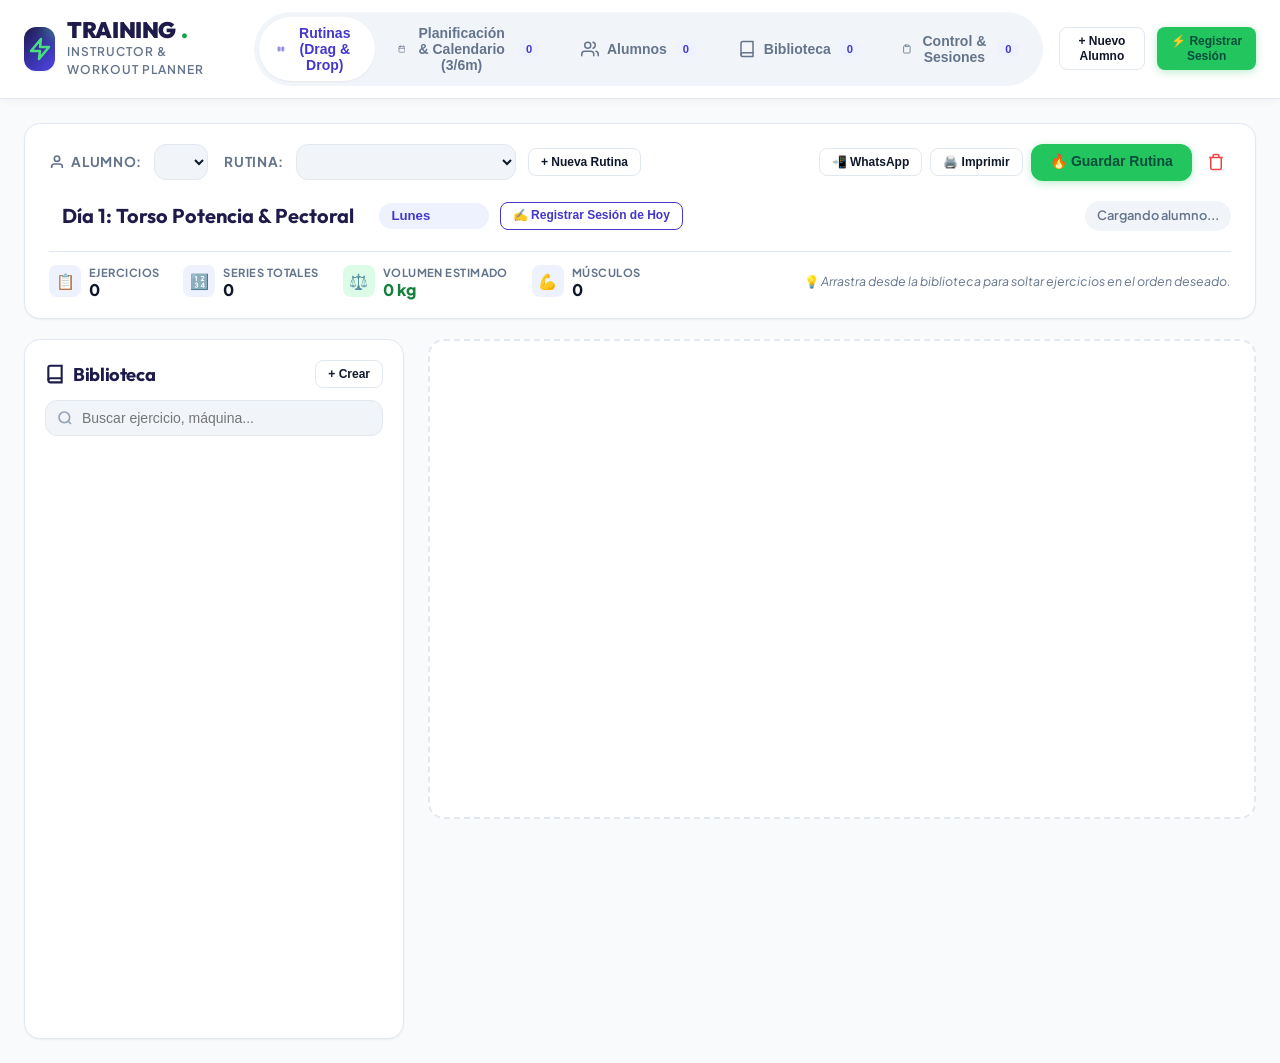
==== templates/index.html @ f20aa279 "feat: initial commit - Training app para gestion y rutinas de gimnasio" ====
<!DOCTYPE html>
<html lang="es">
<head>
  <meta charset="UTF-8">
  <meta name="viewport" content="width=device-width, initial-scale=1.0">
  <title>Training - Gestión y Rutinas de Gimnasio para Instructores</title>
  <meta name="description" content="Micro app profesional para entrenadores e instructores de gimnasio. Arma rutinas personalizadas arrastrando ejercicios, controla series, repeticiones y peso.">

  <!-- Google Fonts: Outfit & Plus Jakarta Sans -->
  <link rel="preconnect" href="https://fonts.googleapis.com">
  <link rel="preconnect" href="https://fonts.gstatic.com" crossorigin>
  <link href="https://fonts.googleapis.com/css2?family=Outfit:wght@400;500;600;700;800;900&family=Plus+Jakarta+Sans:wght@400;500;600;700;800&display=swap" rel="stylesheet">

  <!-- Estilos CSS -->
  <link rel="stylesheet" href="/static/css/style.css">
</head>
<body>

  <!-- ==================== HEADER PRINCIPAL ==================== -->
  <header class="app-header">
    <div class="header-container">
      
      <!-- Marca / Logo -->
      <div class="brand-section" onclick="TrainingApp.switchTab('rutinas')">
        <div class="brand-icon-box">
          <svg width="24" height="24" viewBox="0 0 24 24" fill="none" stroke="currentColor" stroke-width="2.5" stroke-linecap="round" stroke-linejoin="round">
            <path d="M13 2L3 14h9l-1 8 10-12h-9l1-8z"></path>
          </svg>
        </div>
        <div class="brand-info">
          <h1>TRAINING<span class="highlight">.</span></h1>
          <p>Instructor & Workout Planner</p>
        </div>
      </div>

      <!-- Pestañas de Navegación -->
      <nav class="nav-tabs">
        <button type="button" class="nav-tab-btn active" data-tab="rutinas">
          <svg width="18" height="18" viewBox="0 0 24 24" fill="none" stroke="currentColor" stroke-width="2" stroke-linecap="round" stroke-linejoin="round">
            <path d="M6 5v14M18 5v14M2 9h20M2 15h20"></path>
          </svg>
          <span>Rutinas (Drag & Drop)</span>
        </button>

        <button type="button" class="nav-tab-btn" data-tab="planificador">
          <svg width="18" height="18" viewBox="0 0 24 24" fill="none" stroke="currentColor" stroke-width="2" stroke-linecap="round" stroke-linejoin="round">
            <rect x="3" y="4" width="18" height="18" rx="2" ry="2"></rect>
            <line x1="16" y1="2" x2="16" y2="6"></line>
            <line x1="8" y1="2" x2="8" y2="6"></line>
            <line x1="3" y1="10" x2="21" y2="10"></line>
          </svg>
          <span>Planificación & Calendario (3/6m)</span>
          <span class="badge-pill" id="count-nav-plans">0</span>
        </button>


        <button type="button" class="nav-tab-btn" data-tab="alumnos">
          <svg width="18" height="18" viewBox="0 0 24 24" fill="none" stroke="currentColor" stroke-width="2" stroke-linecap="round" stroke-linejoin="round">
            <path d="M17 21v-2a4 4 0 0 0-4-4H5a4 4 0 0 0-4 4v2"></path>
            <circle cx="9" cy="7" r="4"></circle>
            <path d="M23 21v-2a4 4 0 0 0-3-3.87"></path>
            <path d="M16 3.13a4 4 0 0 1 0 7.75"></path>
          </svg>
          <span>Alumnos</span>
          <span class="badge-pill" id="count-nav-students">0</span>
        </button>

        <button type="button" class="nav-tab-btn" data-tab="biblioteca">
          <svg width="18" height="18" viewBox="0 0 24 24" fill="none" stroke="currentColor" stroke-width="2" stroke-linecap="round" stroke-linejoin="round">
            <path d="M4 19.5A2.5 2.5 0 0 1 6.5 17H20"></path>
            <path d="M6.5 2H20v20H6.5A2.5 2.5 0 0 1 4 19.5v-15A2.5 2.5 0 0 1 6.5 2z"></path>
          </svg>
          <span>Biblioteca</span>
          <span class="badge-pill" id="count-nav-exercises">0</span>
        </button>

        <button type="button" class="nav-tab-btn" data-tab="control">
          <svg width="18" height="18" viewBox="0 0 24 24" fill="none" stroke="currentColor" stroke-width="2" stroke-linecap="round" stroke-linejoin="round">
            <path d="M16 4h2a2 2 0 0 1 2 2v14a2 2 0 0 1-2 2H6a2 2 0 0 1-2-2V6a2 2 0 0 1 2-2h2"></path>
            <rect x="8" y="2" width="8" height="4" rx="1" ry="1"></rect>
          </svg>
          <span>Control & Sesiones</span>
          <span class="badge-pill" id="count-nav-logs">0</span>
        </button>
      </nav>

      <!-- Botones de Acción Rápida -->
      <div class="header-actions">
        <button type="button" class="btn btn-secondary btn-sm" id="btn-new-student-modal">
          <span>+ Nuevo Alumno</span>
        </button>
        <button type="button" class="btn btn-apple btn-sm" id="btn-open-log-modal">
          <span>⚡ Registrar Sesión</span>
        </button>
      </div>

    </div>
  </header>

  <!-- ==================== CONTENIDO PRINCIPAL ==================== -->
  <main class="main-wrapper">

    <!-- ==================== VISTA 1: CREADOR DE RUTINAS (DRAG & DROP) ==================== -->
    <section id="view-rutinas" class="view-section active">
      
      <!-- Topbar de Control de la Rutina -->
      <div class="routine-topbar">
        
        <div class="routine-topbar-row">
          
          <!-- Selector de Alumno -->
          <div class="student-picker-wrapper">
            <span class="picker-label">
              <svg width="16" height="16" viewBox="0 0 24 24" fill="none" stroke="currentColor" stroke-width="2.5">
                <circle cx="12" cy="7" r="4"></circle>
                <path d="M20 21v-2a4 4 0 0 0-4-4H8a4 4 0 0 0-4 4v2"></path>
              </svg>
              Alumno:
            </span>
            <select id="student-select" class="select-custom" title="Selecciona un alumno"></select>
          </div>

          <!-- Selector de Rutina del Alumno -->
          <div class="student-picker-wrapper">
            <span class="picker-label">Rutina:</span>
            <select id="routine-select" class="select-custom" style="min-width: 220px;" title="Selecciona o cambia de rutina"></select>
            <button type="button" class="btn btn-secondary btn-sm" id="btn-new-routine" title="Crear nueva rutina desde cero">
              + Nueva Rutina
            </button>
          </div>

          <!-- Acciones de Rutina -->
          <div style="display: flex; align-items: center; gap: 0.5rem; margin-left: auto;">
            <button type="button" class="btn btn-secondary btn-sm" id="btn-export-whatsapp" title="Copiar rutina lista para enviar por WhatsApp">
              📲 WhatsApp
            </button>
            <button type="button" class="btn btn-secondary btn-sm" id="btn-print-routine" title="Imprimir o guardar en PDF">
              🖨️ Imprimir
            </button>
            <button type="button" class="btn btn-apple" id="btn-save-routine">
              <span>🔥 Guardar Rutina</span>
            </button>
            <button type="button" class="btn btn-danger-ghost" id="btn-delete-routine" title="Eliminar rutina">
              <svg width="18" height="18" viewBox="0 0 24 24" fill="none" stroke="currentColor" stroke-width="2">
                <path d="M3 6h18M19 6v14a2 2 0 01-2 2H7a2 2 0 01-2-2V6m3 0V4a2 2 0 012-2h4a2 2 0 012 2v2"></path>
              </svg>
            </button>
          </div>

        </div>

        <!-- Título de Rutina editable + Tag de día + Objetivo Alumno -->
        <div class="routine-topbar-row" style="align-items: center; gap: 1rem;">
          <div style="display: flex; align-items: center; gap: 0.65rem; flex-wrap: wrap;">
            <input type="text" id="routine-title-input" class="routine-title-input" value="Día 1: Torso Potencia & Pectoral" placeholder="Nombre de la rutina...">
            <input type="text" id="routine-day-input" class="day-badge-input" value="Lunes" placeholder="Ej: Lunes, Día A...">
            <button type="button" class="btn btn-outline-indigo btn-sm" id="btn-log-this-routine" title="Anotar los pesos y reps que hizo el alumno en esta rutina hoy">
              ✍️ Registrar Sesión de Hoy
            </button>
          </div>

          <!-- Chip de objetivo del alumno seleccionado -->
          <div id="active-student-goal-chip" class="student-goal-chip">
            Cargando alumno...
          </div>
        </div>

        <!-- Cinta de Métricas en Vivo -->
        <div class="routine-metrics-ribbon">
          <div class="metric-pill">
            <div class="metric-icon">📋</div>
            <div class="metric-data">
              <span class="metric-label">Ejercicios</span>
              <span class="metric-val" id="stat-total-exercises">0</span>
            </div>
          </div>

          <div class="metric-pill">
            <div class="metric-icon">🔢</div>
            <div class="metric-data">
              <span class="metric-label">Series Totales</span>
              <span class="metric-val" id="stat-total-sets">0</span>
            </div>
          </div>

          <div class="metric-pill apple">
            <div class="metric-icon">⚖️</div>
            <div class="metric-data">
              <span class="metric-label">Volumen Estimado</span>
              <span class="metric-val" id="stat-total-volume">0 kg</span>
            </div>
          </div>

          <div class="metric-pill">
            <div class="metric-icon">💪</div>
            <div class="metric-data">
              <span class="metric-label">Músculos</span>
              <span class="metric-val" id="stat-muscles-count">0</span>
            </div>
          </div>

          <div style="margin-left: auto; font-size: 0.775rem; color: var(--text-muted); display: flex; align-items: center; gap: 0.4rem;">
            <span>💡 <em>Arrastra desde la biblioteca para soltar ejercicios en el orden deseado.</em></span>
          </div>
        </div>

      </div>

      <!-- Layout del Creador: Columna izquierda (Biblioteca) + Columna derecha (Tablero de Soltar) -->
      <div class="builder-layout">
        
        <!-- COLUMNA IZQUIERDA: BIBLIOTECA DE EJERCICIOS -->
        <aside class="library-card">
          
          <div class="library-header">
            <div class="library-title-row">
              <h3>
                <svg width="20" height="20" viewBox="0 0 24 24" fill="none" stroke="currentColor" stroke-width="2.5">
                  <path d="M4 19.5A2.5 2.5 0 0 1 6.5 17H20"></path>
                  <path d="M6.5 2H20v20H6.5A2.5 2.5 0 0 1 4 19.5v-15A2.5 2.5 0 0 1 6.5 2z"></path>
                </svg>
                Biblioteca
              </h3>
              <button type="button" class="btn btn-secondary btn-sm" id="btn-new-exercise-modal" title="Crear ejercicio personalizado">
                + Crear
              </button>
            </div>

            <!-- Buscador -->
            <div class="search-input-box">
              <svg width="16" height="16" viewBox="0 0 24 24" fill="none" stroke="currentColor" stroke-width="2.5">
                <circle cx="11" cy="11" r="8"></circle>
                <line x1="21" y1="21" x2="16.65" y2="16.65"></line>
              </svg>
              <input type="text" id="library-search-input" placeholder="Buscar ejercicio, máquina...">
            </div>

            <!-- Filtros por Grupos Musculares -->
            <div class="muscle-filter-scroll" id="muscle-filter-scroll"></div>
          </div>

          <!-- Lista desplazable de tarjetas arrastrables -->
          <div class="exercise-scroll-list" id="exercise-scroll-list">
            <!-- Renderizado dinámicamente -->
          </div>

        </aside>

        <!-- COLUMNA DERECHA: TABLERO DE RUTINA (ZONA DE SOLTAR) -->
        <div class="routine-board">
          <div class="drop-zone" id="routine-drop-zone">
            <!-- Renderizado dinámicamente con las tarjetas de ejercicios -->
          </div>
        </div>

      </div>

    </section>

    <!-- ==================== VISTA: PLANIFICACIÓN Y MACROCICLOS (3, 6, 12 MESES) ==================== -->
    <section id="view-planificador" class="view-section">
      
      <!-- Topbar de Control del Plan -->
      <div class="planner-topbar">
        <div class="routine-topbar-row">
          
          <!-- Selector de Alumno -->
          <div class="student-picker-wrapper">
            <span class="picker-label">
              <svg width="16" height="16" viewBox="0 0 24 24" fill="none" stroke="currentColor" stroke-width="2.5">
                <circle cx="12" cy="7" r="4"></circle>
                <path d="M20 21v-2a4 4 0 0 0-4-4H8a4 4 0 0 0-4 4v2"></path>
              </svg>
              Alumno:
            </span>
            <select id="planner-student-select" class="select-custom" title="Selecciona un alumno"></select>
          </div>

          <!-- Selector de Plan del Alumno -->
          <div class="student-picker-wrapper">
            <span class="picker-label">Plan / Periodización:</span>
            <select id="plan-select" class="select-custom" style="min-width: 250px;" title="Selecciona o cambia de plan"></select>
            <button type="button" class="btn btn-primary btn-sm" id="btn-open-new-plan-modal">
              + Nuevo Plan (3/6/12m)
            </button>
          </div>

          <!-- Acciones de Plan -->
          <div style="display: flex; align-items: center; gap: 0.5rem; margin-left: auto;">
            <button type="button" class="btn btn-secondary btn-sm" id="btn-export-plan-whatsapp" title="Compartir resumen del plan por WhatsApp">
              📲 WhatsApp
            </button>
            <button type="button" class="btn btn-secondary btn-sm" id="btn-print-plan" title="Imprimir plan completo">
              🖨️ Imprimir
            </button>
            <button type="button" class="btn btn-apple btn-sm" id="btn-regenerate-calendar" title="Proyectar y regenerar todos los días del calendario">
              ⚡ Regenerar Calendario
            </button>
            <button type="button" class="btn btn-danger-ghost btn-sm" id="btn-delete-plan" title="Eliminar plan actual">
              🗑️
            </button>
          </div>

        </div>
      </div>

      <!-- Banner de Plan Activo con progreso -->
      <div class="plan-active-banner" id="plan-banner">
        <div class="plan-banner-info">
          <h3 id="plan-banner-title">
            <span id="plan-banner-name">📅 Plan Macrociclo Hipertrofia & Fuerza - 3 Meses</span>
            <span class="badge badge-apple" id="plan-banner-duration">3 MESES</span>
          </h3>
          <p id="plan-banner-desc">🎯 Objetivo: Aumento de masa magra y sobrecarga progresiva en básicos • Período: 01/10/2026 al 31/12/2026</p>
        </div>

        <div class="plan-banner-stats">
          <div class="plan-progress-box">
            <div style="display: flex; justify-content: space-between; font-size: 0.775rem; font-weight: 700;">
              <span>Progreso del Plan</span>
              <span id="plan-progress-percent" style="color: var(--apple-400);">15%</span>
            </div>
            <div class="plan-progress-bar-bg">
              <div class="plan-progress-bar-fill" id="plan-progress-bar" style="width: 15%;"></div>
            </div>
            <span style="font-size: 0.7rem; color: #cbd5e1;" id="plan-progress-count">5 de 36 sesiones completadas</span>
          </div>
        </div>
      </div>

      <!-- Sub-navegación: Calendario Mensual vs Periodización Semanal Tipo -->
      <div class="planner-subnav">
        <div class="planner-toggle-group">
          <button type="button" class="planner-toggle-btn active" data-subtab="calendar-month">
            📅 Calendario Mensual
          </button>
          <button type="button" class="planner-toggle-btn" data-subtab="weekly-periodization">
            📋 Estructura Semanal Tipo (Plantilla)
          </button>
        </div>

        <div style="font-size: 0.85rem; color: var(--text-muted);">
          💡 <em>Haz clic en cualquier día para ver la rutina o marcarla como completada.</em>
        </div>
      </div>

      <!-- SUB-VISTA 1: CALENDARIO MENSUAL -->
      <div id="subview-calendar-month" class="calendar-card">
        <div class="calendar-month-header">
          <div class="calendar-month-title">
            <button type="button" class="btn btn-secondary btn-sm" id="btn-cal-prev-month">◀</button>
            <span id="calendar-current-month-name">Octubre 2026</span>
            <button type="button" class="btn btn-secondary btn-sm" id="btn-cal-next-month">▶</button>
          </div>
          <button type="button" class="btn btn-secondary btn-sm" id="btn-cal-today">
            Ir a Hoy
          </button>
        </div>

        <div class="calendar-grid">
          <!-- Cabeceras de días de la semana -->
          <div class="calendar-weekday-header">Lunes</div>
          <div class="calendar-weekday-header">Martes</div>
          <div class="calendar-weekday-header">Miércoles</div>
          <div class="calendar-weekday-header">Jueves</div>
          <div class="calendar-weekday-header">Viernes</div>
          <div class="calendar-weekday-header">Sábado</div>
          <div class="calendar-weekday-header">Domingo</div>
        </div>

        <!-- Celdas de los días del mes -->
        <div class="calendar-grid" id="calendar-days-grid" style="margin-top: 0.5rem;">
          <!-- Generado dinámicamente -->
        </div>
      </div>

      <!-- SUB-VISTA 2: ESTRUCTURA SEMANAL TIPO (PERIODIZACIÓN) -->
      <div id="subview-weekly-periodization" class="calendar-card" style="display: none;">
        <div style="margin-bottom: 1rem;">
          <h3 style="font-size: 1.25rem; color: var(--indigo-950);">Estructura Semanal de la Rutina (Periodización)</h3>
          <p style="font-size: 0.875rem; color: var(--text-muted); margin-top: 0.25rem;">
            Asigna qué rutina le corresponde al alumno cada día de la semana. Al hacer clic en <strong>"Guardar y Proyectar a todo el Plan"</strong>, se replicará automáticamente a lo largo de los 3, 6 o 12 meses seleccionados.
          </p>
        </div>

        <div class="weekly-schedule-grid" id="weekly-schedule-grid">
          <!-- Generado dinámicamente con las tarjetas de Lunes a Domingo -->
        </div>

        <div style="margin-top: 1.5rem; display: flex; justify-content: flex-end; gap: 0.75rem;">
          <button type="button" class="btn btn-apple" id="btn-save-weekly-schedule">
            <span>💾 Guardar y Proyectar a Todo el Plan</span>
          </button>
        </div>
      </div>

    </section>

    <!-- ==================== VISTA 2: LISTA DE ALUMNOS ==================== -->
    <section id="view-alumnos" class="view-section">
      <div class="view-header">
        <div class="view-header-title">
          <h2>Lista de Alumnos</h2>
          <p>Gestiona a tus alumnos, sus objetivos deportivos, pesos y acceso directo a sus rutinas.</p>
        </div>
        <button type="button" class="btn btn-primary" onclick="TrainingApp.openStudentModal()">
          <span>+ Registrar Nuevo Alumno</span>
        </button>
      </div>

      <div class="students-grid" id="students-grid">
        <!-- Renderizado dinámicamente -->
      </div>
    </section>

    <!-- ==================== VISTA 3: BIBLIOTECA COMPLETA ==================== -->
    <section id="view-biblioteca" class="view-section">
      <div class="view-header">
        <div class="view-header-title">
          <h2>Biblioteca de Ejercicios</h2>
          <p>Explora todos los ejercicios catalogados por grupo muscular, equipamiento y dificultad.</p>
        </div>
        <button type="button" class="btn btn-primary" onclick="TrainingApp.openExerciseModal()">
          <span>+ Añadir Ejercicio</span>
        </button>
      </div>

      <div class="library-full-view">
        <div class="library-controls-bar">
          <span style="font-size: 0.8rem; font-weight: 700; text-transform: uppercase; color: var(--text-muted);">Filtrar por Grupo Muscular:</span>
          <div class="muscle-filter-scroll" id="catalog-muscle-filter"></div>
        </div>

        <div class="exercises-grid" id="catalog-grid">
          <!-- Renderizado dinámicamente -->
        </div>
      </div>
    </section>

    <!-- ==================== VISTA 4: CONTROL Y SESIONES (LOGS) ==================== -->
    <section id="view-control" class="view-section">
      <div class="view-header">
        <div class="view-header-title">
          <h2>Control de Alumnos y Entrenamientos</h2>
          <p>Supervisa el historial de sesiones completadas, pesos levantados y esfuerzo percibido (RPE).</p>
        </div>
        <button type="button" class="btn btn-apple" onclick="TrainingApp.openLogSessionModal()">
          <span>⚡ Registrar Sesión Realizada</span>
        </button>
      </div>

      <div class="logs-timeline" id="logs-timeline">
        <!-- Renderizado dinámicamente -->
      </div>
    </section>

  </main>

  <!-- ==================== MODAL: NUEVO / EDITAR ALUMNO ==================== -->
  <div class="modal-overlay" id="student-modal">
    <div class="modal-box">
      <div class="modal-header">
        <h3 id="student-modal-title">Nuevo Alumno</h3>
        <button type="button" class="modal-close-btn">&times;</button>
      </div>
      <form id="student-form">
        <div class="modal-body">
          <input type="hidden" id="student-modal-id">

          <div class="form-group">
            <label for="student-name-input">Nombre y Apellidos *</label>
            <input type="text" id="student-name-input" class="form-control" required placeholder="Ej: Carlos Mendoza">
          </div>

          <div class="form-group">
            <label for="student-goal-input">Objetivo Principal *</label>
            <input type="text" id="student-goal-input" class="form-control" required placeholder="Ej: Hipertrofia, Pérdida de Grasa, Fuerza...">
          </div>

          <div class="form-row-2">
            <div class="form-group">
              <label for="student-phone-input">Teléfono / WhatsApp</label>
              <input type="text" id="student-phone-input" class="form-control" placeholder="+34 600 000 000">
            </div>
            <div class="form-group">
              <label for="student-email-input">Correo Electrónico</label>
              <input type="email" id="student-email-input" class="form-control" placeholder="alumno@correo.com">
            </div>
          </div>

          <div class="form-row-2">
            <div class="form-group">
              <label for="student-weight-input">Peso Corporal (kg)</label>
              <input type="number" step="0.1" id="student-weight-input" class="form-control" value="70.0">
            </div>
            <div class="form-group">
              <label for="student-height-input">Estatura (cm)</label>
              <input type="number" id="student-height-input" class="form-control" value="175">
            </div>
          </div>

          <div class="form-group">
            <label for="student-level-input">Nivel de Experiencia</label>
            <select id="student-level-input" class="form-control">
              <option value="Principiante">Principiante (0 a 6 meses)</option>
              <option value="Intermedio" selected>Intermedio (6 meses a 2 años)</option>
              <option value="Avanzado">Avanzado (+2 años entrenando)</option>
            </select>
          </div>

          <div class="form-group">
            <label for="student-notes-input">Observaciones / Lesiones / Notas</label>
            <textarea id="student-notes-input" class="form-control" rows="2" placeholder="Ej: Molestia en hombro izquierdo, prefiere entrenar de mañana..."></textarea>
          </div>
        </div>

        <div class="modal-footer">
          <button type="button" class="btn btn-secondary modal-cancel-btn">Cancelar</button>
          <button type="submit" class="btn btn-primary">Guardar Alumno</button>
        </div>
      </form>
    </div>
  </div>

  <!-- ==================== MODAL: NUEVO EJERCICIO ==================== -->
  <div class="modal-overlay" id="exercise-modal">
    <div class="modal-box">
      <div class="modal-header">
        <h3>Nuevo Ejercicio para la Biblioteca</h3>
        <button type="button" class="modal-close-btn">&times;</button>
      </div>
      <form id="exercise-form">
        <div class="modal-body">
          <div class="form-group">
            <label for="ex-name-input">Nombre del Ejercicio *</label>
            <input type="text" id="ex-name-input" class="form-control" required placeholder="Ej: Hiperextensión en Polea Baja">
          </div>

          <div class="form-row-2">
            <div class="form-group">
              <label for="ex-muscle-input">Grupo Muscular Principal *</label>
              <select id="ex-muscle-input" class="form-control" required>
                <option value="Pecho">Pecho</option>
                <option value="Espalda">Espalda</option>
                <option value="Piernas">Piernas</option>
                <option value="Hombros">Hombros</option>
                <option value="Bíceps">Bíceps</option>
                <option value="Tríceps">Tríceps</option>
                <option value="Core / Abdomen">Core / Abdomen</option>
                <option value="Cardio / Funcional">Cardio / Funcional</option>
              </select>
            </div>
            <div class="form-group">
              <label for="ex-sec-muscle-input">Músculo Secundario</label>
              <input type="text" id="ex-sec-muscle-input" class="form-control" placeholder="Ej: Tríceps, Deltoides...">
            </div>
          </div>

          <div class="form-row-2">
            <div class="form-group">
              <label for="ex-equip-input">Equipamiento *</label>
              <select id="ex-equip-input" class="form-control">
                <option value="Mancuernas">Mancuernas</option>
                <option value="Barra">Barra</option>
                <option value="Polea">Polea</option>
                <option value="Máquina">Máquina</option>
                <option value="Peso Corporal">Peso Corporal</option>
                <option value="Kettlebell">Kettlebell</option>
                <option value="Elásticos">Elásticos</option>
              </select>
            </div>
            <div class="form-group">
              <label for="ex-diff-input">Dificultad</label>
              <select id="ex-diff-input" class="form-control">
                <option value="Principiante">Principiante</option>
                <option value="Intermedio" selected>Intermedio</option>
                <option value="Avanzado">Avanzado</option>
              </select>
            </div>
          </div>

          <div class="form-row-2">
            <div class="form-group">
              <label for="ex-sets-input">Series por defecto</label>
              <input type="number" id="ex-sets-input" class="form-control" value="4">
            </div>
            <div class="form-group">
              <label for="ex-reps-input">Reps por defecto</label>
              <input type="text" id="ex-reps-input" class="form-control" value="10-12">
            </div>
          </div>

          <div class="form-row-2">
            <div class="form-group">
              <label for="ex-weight-input">Peso sugerido inicial (kg)</label>
              <input type="number" step="0.5" id="ex-weight-input" class="form-control" value="20.0">
            </div>
            <div class="form-group">
              <label for="ex-rest-input">Descanso sugerido</label>
              <input type="text" id="ex-rest-input" class="form-control" value="90 seg">
            </div>
          </div>

          <div class="form-group">
            <label for="ex-desc-input">Instrucciones o Enfoque Técnico</label>
            <textarea id="ex-desc-input" class="form-control" rows="2" placeholder="Ej: Mantener escápulas retraídas y pausa isométrica de 1 segundo en la contracción..."></textarea>
          </div>
        </div>

        <div class="modal-footer">
          <button type="button" class="btn btn-secondary modal-cancel-btn">Cancelar</button>
          <button type="submit" class="btn btn-primary">Añadir a Biblioteca</button>
        </div>
      </form>
    </div>
  </div>

  <!-- ==================== MODAL: REGISTRAR SESIÓN REALIZADA (CONTROL) ==================== -->
  <div class="modal-overlay" id="log-session-modal">
    <div class="modal-box">
      <div class="modal-header">
        <h3>⚡ Registrar Sesión Realizada de Alumno</h3>
        <button type="button" class="modal-close-btn">&times;</button>
      </div>
      <form id="log-session-form">
        <div class="modal-body">
          <div class="form-row-2">
            <div class="form-group">
              <label for="log-student-select">Alumno *</label>
              <select id="log-student-select" class="form-control" required></select>
            </div>
            <div class="form-group">
              <label for="log-date-input">Fecha *</label>
              <input type="date" id="log-date-input" class="form-control" required>
            </div>
          </div>

          <div class="form-group">
            <label for="log-routine-name-input">Nombre del Entrenamiento *</label>
            <input type="text" id="log-routine-name-input" class="form-control" required placeholder="Ej: Torso Potencia o Día 1">
          </div>

          <div class="form-row-2">
            <div class="form-group">
              <label for="log-duration-input">Duración (minutos)</label>
              <input type="number" id="log-duration-input" class="form-control" value="55">
            </div>
            <div class="form-group">
              <label for="log-rpe-input">Nivel de Esfuerzo (RPE 1-10)</label>
              <select id="log-rpe-input" class="form-control">
                <option value="6">6/10 - Cómodo, con margen</option>
                <option value="7">7/10 - Moderado, 3 reps en reserva</option>
                <option value="8" selected>8/10 - Intenso, 2 reps en reserva</option>
                <option value="9">9/10 - Muy duro, 1 rep en reserva</option>
                <option value="10">10/10 - Esfuerzo máximo / Fallo</option>
              </select>
            </div>
          </div>

          <div class="form-group">
            <label>Pesos y Reps Reales Logrados en los Ejercicios</label>
            <div id="log-items-container" style="background: var(--bg-surface-alt); padding: 0.75rem; border-radius: var(--radius-sm); max-height: 180px; overflow-y: auto;">
              <!-- Se precargan los ejercicios de la rutina activa -->
            </div>
          </div>

          <div class="form-group">
            <label for="log-notes-input">Comentarios del Instructor sobre la Sesión</label>
            <textarea id="log-notes-input" class="form-control" rows="2" placeholder="Ej: Muy buena técnica en peso muerto. Subió 5kg respecto a la semana anterior..."></textarea>
          </div>
        </div>

        <div class="modal-footer">
          <button type="button" class="btn btn-secondary modal-cancel-btn">Cancelar</button>
          <button type="submit" class="btn btn-apple">Guardar en Control</button>
        </div>
      </form>
    </div>
  <!-- ==================== MODAL: NUEVO / EDITAR PLAN (3, 6, 12 MESES) ==================== -->
  <div class="modal-overlay" id="plan-modal">
    <div class="modal-box" style="max-width: 680px;">
      <div class="modal-header">
        <h3 id="plan-modal-title">Nuevo Plan de Entrenamiento</h3>
        <button type="button" class="modal-close-btn">&times;</button>
      </div>
      <form id="plan-form">
        <div class="modal-body">
          <input type="hidden" id="plan-modal-id">

          <div class="form-row-2">
            <div class="form-group">
              <label for="plan-modal-student">Alumno *</label>
              <select id="plan-modal-student" class="form-control" required></select>
            </div>
            <div class="form-group">
              <label for="plan-modal-duration">Duración del Plan *</label>
              <select id="plan-modal-duration" class="form-control" required>
                <option value="1">1 Mes (Microciclo de choque)</option>
                <option value="3" selected>3 Meses (Mesociclo - Recomendado)</option>
                <option value="6">6 Meses (Macrociclo Semestral)</option>
                <option value="12">12 Meses (Plan Anual Completo)</option>
              </select>
            </div>
          </div>

          <div class="form-group">
            <label for="plan-modal-name">Nombre del Plan *</label>
            <input type="text" id="plan-modal-name" class="form-control" required placeholder="Ej: Plan Hipertrofia y Volumen 3 Meses">
          </div>

          <div class="form-row-2">
            <div class="form-group">
              <label for="plan-modal-start-date">Fecha de Inicio *</label>
              <input type="date" id="plan-modal-start-date" class="form-control" required>
            </div>
            <div class="form-group">
              <label for="plan-modal-goal">Objetivo Deportivo *</label>
              <input type="text" id="plan-modal-goal" class="form-control" required placeholder="Ej: Ganancia de masa, Definición...">
            </div>
          </div>

          <!-- Distribución Semanal Base para proyectar el calendario -->
          <div class="form-group">
            <label style="color: var(--indigo-800);">Distribución Semanal Tipo (Se proyectará en todo el calendario)</label>
            <div style="background: var(--bg-surface-alt); padding: 0.85rem; border-radius: var(--radius-sm); display: flex; flex-direction: column; gap: 0.5rem; max-height: 220px; overflow-y: auto;">
              
              <div style="display: grid; grid-template-columns: 90px 1fr; align-items: center; gap: 0.5rem;">
                <span style="font-weight: 700; font-size: 0.8rem;">Lunes:</span>
                <select id="plan-day-0" class="form-control form-control-sm plan-modal-day-select"></select>
              </div>

              <div style="display: grid; grid-template-columns: 90px 1fr; align-items: center; gap: 0.5rem;">
                <span style="font-weight: 700; font-size: 0.8rem;">Martes:</span>
                <select id="plan-day-1" class="form-control form-control-sm plan-modal-day-select"></select>
              </div>

              <div style="display: grid; grid-template-columns: 90px 1fr; align-items: center; gap: 0.5rem;">
                <span style="font-weight: 700; font-size: 0.8rem;">Miércoles:</span>
                <select id="plan-day-2" class="form-control form-control-sm plan-modal-day-select"></select>
              </div>

              <div style="display: grid; grid-template-columns: 90px 1fr; align-items: center; gap: 0.5rem;">
                <span style="font-weight: 700; font-size: 0.8rem;">Jueves:</span>
                <select id="plan-day-3" class="form-control form-control-sm plan-modal-day-select"></select>
              </div>

              <div style="display: grid; grid-template-columns: 90px 1fr; align-items: center; gap: 0.5rem;">
                <span style="font-weight: 700; font-size: 0.8rem;">Viernes:</span>
                <select id="plan-day-4" class="form-control form-control-sm plan-modal-day-select"></select>
              </div>

              <div style="display: grid; grid-template-columns: 90px 1fr; align-items: center; gap: 0.5rem;">
                <span style="font-weight: 700; font-size: 0.8rem;">Sábado:</span>
                <select id="plan-day-5" class="form-control form-control-sm plan-modal-day-select"></select>
              </div>

              <div style="display: grid; grid-template-columns: 90px 1fr; align-items: center; gap: 0.5rem;">
                <span style="font-weight: 700; font-size: 0.8rem;">Domingo:</span>
                <select id="plan-day-6" class="form-control form-control-sm plan-modal-day-select"></select>
              </div>

            </div>
          </div>

          <div class="form-group">
            <label for="plan-modal-notes">Notas / Enfoque de Periodización</label>
            <textarea id="plan-modal-notes" class="form-control" rows="2" placeholder="Ej: Fase 1 primeras 6 semanas acumulación, fase 2 intensificación de cargas..."></textarea>
          </div>
        </div>

        <div class="modal-footer">
          <button type="button" class="btn btn-secondary modal-cancel-btn">Cancelar</button>
          <button type="submit" class="btn btn-apple">Crear Plan y Generar Calendario</button>
        </div>
      </form>
    </div>
  </div>

  <!-- ==================== MODAL: DETALLE DE DÍA EN CALENDARIO ==================== -->
  <div class="modal-overlay" id="calendar-event-modal">
    <div class="modal-box">
      <div class="modal-header">
        <h3 id="cal-modal-title">Detalle del Día</h3>
        <button type="button" class="modal-close-btn">&times;</button>
      </div>
      <form id="calendar-event-form">
        <div class="modal-body">
          <input type="hidden" id="cal-modal-event-id">
          <input type="hidden" id="cal-modal-date">

          <div style="background: var(--bg-surface-alt); padding: 0.75rem 1rem; border-radius: var(--radius-sm); display: flex; align-items: center; justify-content: space-between;">
            <span style="font-size: 0.85rem; color: var(--text-muted); font-weight: 700;">FECHA SELECCIONADA:</span>
            <span id="cal-modal-date-display" style="font-size: 1rem; font-weight: 800; color: var(--indigo-950);">2026-10-26</span>
          </div>

          <div class="form-group">
            <label for="cal-modal-routine">Rutina o Actividad para este día *</label>
            <select id="cal-modal-routine" class="form-control" required></select>
          </div>

          <div class="form-group">
            <label for="cal-modal-status">Estado del Día</label>
            <select id="cal-modal-status" class="form-control">
              <option value="scheduled">Programado ⏳</option>
              <option value="completed">Completado con éxito ✅</option>
              <option value="rest">Día de Descanso / Recuperación 💤</option>
              <option value="skipped">No realizado / Faltó ❌</option>
            </select>
          </div>

          <div class="form-group">
            <label for="cal-modal-notes">Notas específicas para este día</label>
            <textarea id="cal-modal-notes" class="form-control" rows="2" placeholder="Ej: El alumno sintió fatiga, se redujo una serie..."></textarea>
          </div>
        </div>

        <div class="modal-footer">
          <button type="button" class="btn btn-danger-ghost" id="btn-delete-cal-event" style="margin-right: auto;">
            Eliminar del calendario
          </button>
          <button type="button" class="btn btn-secondary modal-cancel-btn">Cancelar</button>
          <button type="submit" class="btn btn-primary">Guardar Cambios</button>
        </div>
      </form>
    </div>
  </div>

  <!-- Contenedor para notificaciones Toast -->

  <div id="toast-container"></div>

  <!-- Scripts -->
  <script src="/static/js/dragdrop.js"></script>
  <script src="/static/js/app.js"></script>

</body>
</html>
---- static/css/style.css ----
/* ========================================================
   TRAINING - Fitness Coach Micro App
   Palette: Light (almost white), Indigo Blue, Apple Green
   ======================================================== */

@import url('https://fonts.googleapis.com/css2?family=Outfit:wght@300;400;500;600;700;800;900&family=Plus+Jakarta+Sans:wght@400;500;600;700;800&display=swap');

:root {
  /* Fondo casi blanco y superficies limpias */
  --bg-body: #f8fafc;
  --bg-surface: #ffffff;
  --bg-surface-alt: #f1f5f9;
  --bg-surface-elevated: #ffffff;
  --border-light: #e2e8f0;
  --border-hover: #cbd5e1;
  
  /* Azul Índigo Secundario & Tonos de Marca */
  --indigo-950: #1e1b4b;
  --indigo-900: #312e81;
  --indigo-800: #3730a3;
  --indigo-700: #4338ca;
  --indigo-600: #4f46e5;
  --indigo-500: #6366f1;
  --indigo-100: #e0e7ff;
  --indigo-50: #eef2ff;

  /* Verde Manzana (Apple / Fitness Green) */
  --apple-50: #f0fdf4;
  --apple-100: #dcfce7;
  --apple-200: #bbf7d0;
  --apple-400: #4ade80;
  --apple-500: #22c55e;
  --apple-600: #16a34a;
  --apple-700: #15803d;
  --apple-glow: rgba(34, 197, 94, 0.35);

  /* Texto y Neutrales */
  --text-main: #0f172a;
  --text-muted: #64748b;
  --text-subtle: #94a3b8;
  --text-inverse: #ffffff;

  /* Alertas y Acentos adicionales */
  --danger: #ef4444;
  --danger-light: #fee2e2;
  --warning: #f59e0b;
  --warning-light: #fef3c7;
  
  /* Sombras y Bordes */
  --shadow-sm: 0 1px 2px 0 rgba(0, 0, 0, 0.05);
  --shadow-md: 0 4px 6px -1px rgba(15, 23, 42, 0.07), 0 2px 4px -2px rgba(15, 23, 42, 0.05);
  --shadow-lg: 0 10px 15px -3px rgba(15, 23, 42, 0.08), 0 4px 6px -4px rgba(15, 23, 42, 0.04);
  --shadow-glow: 0 0 20px rgba(34, 197, 94, 0.25);
  --shadow-indigo: 0 8px 20px rgba(79, 70, 229, 0.2);

  --radius-sm: 8px;
  --radius-md: 12px;
  --radius-lg: 16px;
  --radius-full: 9999px;

  --transition-fast: 0.15s ease;
  --transition-normal: 0.25s cubic-bezier(0.16, 1, 0.3, 1);
}

* {
  box-sizing: border-box;
  margin: 0;
  padding: 0;
}

body {
  font-family: 'Plus Jakarta Sans', -apple-system, BlinkMacSystemFont, sans-serif;
  background-color: var(--bg-body);
  color: var(--text-main);
  line-height: 1.5;
  -webkit-font-smoothing: antialiased;
  min-height: 100vh;
  display: flex;
  flex-direction: column;
}

h1, h2, h3, h4, h5, .brand-title, .stat-number {
  font-family: 'Outfit', sans-serif;
  font-weight: 700;
  letter-spacing: -0.02em;
}

/* ==================== APP HEADER / NAVBAR ==================== */
.app-header {
  background: #ffffff;
  border-bottom: 1px solid var(--border-light);
  position: sticky;
  top: 0;
  z-index: 100;
  box-shadow: 0 2px 8px rgba(15, 23, 42, 0.04);
}

.header-container {
  max-width: 1560px;
  margin: 0 auto;
  padding: 0.75rem 1.5rem;
  display: flex;
  align-items: center;
  justify-content: space-between;
  gap: 1rem;
}

.brand-section {
  display: flex;
  align-items: center;
  gap: 0.75rem;
  text-decoration: none;
  cursor: pointer;
}

.brand-icon-box {
  width: 44px;
  height: 44px;
  background: linear-gradient(135deg, var(--indigo-950) 0%, var(--indigo-800) 50%, var(--indigo-600) 100%);
  border-radius: var(--radius-md);
  display: flex;
  align-items: center;
  justify-content: center;
  color: var(--apple-400);
  box-shadow: var(--shadow-sm);
  position: relative;
  overflow: hidden;
}

.brand-icon-box::after {
  content: '';
  position: absolute;
  top: -10px;
  right: -10px;
  width: 20px;
  height: 20px;
  background: var(--apple-400);
  border-radius: 50%;
  filter: blur(8px);
  opacity: 0.6;
}

.brand-info h1 {
  font-size: 1.4rem;
  font-weight: 900;
  color: var(--indigo-950);
  line-height: 1.1;
  display: flex;
  align-items: center;
  gap: 0.35rem;
}

.brand-info h1 span.highlight {
  color: var(--apple-600);
  font-weight: 900;
}

.brand-info p {
  font-size: 0.75rem;
  font-weight: 600;
  text-transform: uppercase;
  letter-spacing: 0.08em;
  color: var(--text-muted);
}

/* Nav Tabs */
.nav-tabs {
  display: flex;
  background: var(--bg-surface-alt);
  padding: 0.3rem;
  border-radius: var(--radius-full);
  gap: 0.25rem;
}

.nav-tab-btn {
  background: transparent;
  border: none;
  padding: 0.5rem 1.15rem;
  font-size: 0.875rem;
  font-weight: 600;
  color: var(--text-muted);
  border-radius: var(--radius-full);
  cursor: pointer;
  display: flex;
  align-items: center;
  gap: 0.5rem;
  transition: all var(--transition-fast);
}

.nav-tab-btn:hover {
  color: var(--indigo-900);
}

.nav-tab-btn.active {
  background: #ffffff;
  color: var(--indigo-700);
  box-shadow: var(--shadow-sm);
  font-weight: 700;
}

.nav-tab-btn .badge-pill {
  font-size: 0.7rem;
  padding: 0.15rem 0.5rem;
  border-radius: var(--radius-full);
  background: var(--indigo-50);
  color: var(--indigo-700);
  font-weight: 700;
}

.nav-tab-btn.active .badge-pill {
  background: var(--apple-100);
  color: var(--apple-700);
}

/* Header Actions */
.header-actions {
  display: flex;
  align-items: center;
  gap: 0.75rem;
}

/* ==================== BUTTONS & BADGES ==================== */
.btn {
  display: inline-flex;
  align-items: center;
  justify-content: center;
  gap: 0.5rem;
  padding: 0.55rem 1.15rem;
  font-size: 0.875rem;
  font-weight: 600;
  border-radius: var(--radius-md);
  border: 1px solid transparent;
  cursor: pointer;
  transition: all var(--transition-fast);
  text-decoration: none;
  line-height: 1.25;
}

.btn:active {
  transform: translateY(1px);
}

.btn-primary {
  background: var(--indigo-600);
  color: #ffffff;
  box-shadow: var(--shadow-sm);
}

.btn-primary:hover {
  background: var(--indigo-700);
  box-shadow: var(--shadow-indigo);
}

.btn-apple {
  background: var(--apple-500);
  color: #064e3b;
  font-weight: 700;
  box-shadow: 0 2px 8px rgba(34, 197, 94, 0.3);
}

.btn-apple:hover {
  background: var(--apple-600);
  color: #ffffff;
  box-shadow: var(--shadow-glow);
}

.btn-secondary {
  background: #ffffff;
  border-color: var(--border-light);
  color: var(--text-main);
}

.btn-secondary:hover {
  background: var(--bg-surface-alt);
  border-color: var(--border-hover);
  color: var(--indigo-900);
}

.btn-outline-indigo {
  background: transparent;
  border-color: var(--indigo-200);
  color: var(--indigo-700);
}

.btn-outline-indigo:hover {
  background: var(--indigo-50);
  border-color: var(--indigo-600);
}

.btn-danger-ghost {
  background: transparent;
  color: var(--danger);
  border: none;
  padding: 0.4rem;
}

.btn-danger-ghost:hover {
  background: var(--danger-light);
}

.btn-sm {
  padding: 0.35rem 0.75rem;
  font-size: 0.75rem;
  border-radius: var(--radius-sm);
}

.btn-lg {
  padding: 0.75rem 1.5rem;
  font-size: 1rem;
}

/* Badges */
.badge {
  display: inline-flex;
  align-items: center;
  gap: 0.35rem;
  padding: 0.25rem 0.65rem;
  font-size: 0.75rem;
  font-weight: 700;
  border-radius: var(--radius-full);
  text-transform: uppercase;
  letter-spacing: 0.04em;
}

.badge-indigo {
  background: var(--indigo-50);
  color: var(--indigo-700);
  border: 1px solid var(--indigo-100);
}

.badge-apple {
  background: var(--apple-100);
  color: var(--apple-700);
  border: 1px solid var(--apple-200);
}

.badge-neutral {
  background: var(--bg-surface-alt);
  color: var(--text-muted);
  border: 1px solid var(--border-light);
}

/* Muscle Group Badges */
.badge-muscle {
  font-size: 0.7rem;
  padding: 0.2rem 0.55rem;
  border-radius: var(--radius-full);
  font-weight: 700;
}
.badge-pecho { background: #fee2e2; color: #991b1b; }
.badge-espalda { background: #e0e7ff; color: #3730a3; }
.badge-piernas { background: #dcfce7; color: #166534; }
.badge-hombros { background: #fef3c7; color: #92400e; }
.badge-biceps { background: #f3e8ff; color: #6b21a8; }
.badge-triceps { background: #ede9fe; color: #5b21b6; }
.badge-core { background: #ffedd5; color: #9a3412; }
.badge-cardio { background: #e0f2fe; color: #075985; }

/* ==================== MAIN CONTENT CONTAINER ==================== */
.main-wrapper {
  max-width: 1560px;
  width: 100%;
  margin: 0 auto;
  padding: 1.5rem;
  flex: 1;
}

.view-section {
  display: none;
}

.view-section.active {
  display: block;
  animation: fadeIn 0.25s ease-out;
}

@keyframes fadeIn {
  from { opacity: 0; transform: translateY(6px); }
  to { opacity: 1; transform: translateY(0); }
}

/* ==================== WORKOUT BUILDER VIEW ==================== */
.builder-layout {
  display: grid;
  grid-template-columns: 380px 1fr;
  gap: 1.5rem;
  align-items: start;
}

@media (max-width: 1100px) {
  .builder-layout {
    grid-template-columns: 1fr;
  }
}

/* Routine Top Control Bar */
.routine-topbar {
  background: #ffffff;
  border: 1px solid var(--border-light);
  border-radius: var(--radius-lg);
  padding: 1.25rem 1.5rem;
  margin-bottom: 1.25rem;
  box-shadow: var(--shadow-sm);
  display: flex;
  flex-direction: column;
  gap: 1rem;
}

.routine-topbar-row {
  display: flex;
  align-items: center;
  justify-content: space-between;
  flex-wrap: wrap;
  gap: 1rem;
}

.student-picker-wrapper {
  display: flex;
  align-items: center;
  gap: 0.75rem;
  flex-wrap: wrap;
}

.picker-label {
  font-size: 0.85rem;
  font-weight: 700;
  text-transform: uppercase;
  color: var(--text-muted);
  letter-spacing: 0.05em;
  display: flex;
  align-items: center;
  gap: 0.4rem;
}

.select-custom {
  background: var(--bg-surface-alt);
  border: 1px solid var(--border-light);
  padding: 0.5rem 1rem;
  border-radius: var(--radius-md);
  font-size: 0.925rem;
  font-weight: 600;
  color: var(--text-main);
  outline: none;
  cursor: pointer;
  transition: all var(--transition-fast);
}

.select-custom:focus {
  border-color: var(--indigo-600);
  background: #ffffff;
  box-shadow: 0 0 0 3px var(--indigo-100);
}

.routine-title-input {
  font-family: 'Outfit', sans-serif;
  font-size: 1.25rem;
  font-weight: 700;
  color: var(--indigo-950);
  border: 1px solid transparent;
  padding: 0.35rem 0.75rem;
  border-radius: var(--radius-md);
  background: transparent;
  width: 320px;
  max-width: 100%;
  transition: all var(--transition-fast);
}

.routine-title-input:hover {
  background: var(--bg-surface-alt);
  border-color: var(--border-light);
}

.routine-title-input:focus {
  background: #ffffff;
  border-color: var(--indigo-600);
  box-shadow: 0 0 0 3px var(--indigo-100);
  outline: none;
}

.day-badge-input {
  padding: 0.35rem 0.75rem;
  font-size: 0.825rem;
  font-weight: 700;
  color: var(--indigo-700);
  background: var(--indigo-50);
  border: 1px solid var(--indigo-200);
  border-radius: var(--radius-full);
  outline: none;
  width: 110px;
}

/* Routine Quick Metrics Ribbon */
.routine-metrics-ribbon {
  display: flex;
  align-items: center;
  gap: 1.5rem;
  padding-top: 0.75rem;
  border-top: 1px solid var(--border-light);
  flex-wrap: wrap;
}

.metric-pill {
  display: flex;
  align-items: center;
  gap: 0.5rem;
}

.metric-pill .metric-icon {
  width: 32px;
  height: 32px;
  border-radius: 8px;
  display: flex;
  align-items: center;
  justify-content: center;
  background: var(--indigo-50);
  color: var(--indigo-600);
  font-size: 0.95rem;
}

.metric-pill.apple .metric-icon {
  background: var(--apple-100);
  color: var(--apple-700);
}

.metric-pill .metric-data {
  display: flex;
  flex-direction: column;
}

.metric-pill .metric-label {
  font-size: 0.7rem;
  text-transform: uppercase;
  color: var(--text-muted);
  font-weight: 700;
  letter-spacing: 0.04em;
}

.metric-pill .metric-val {
  font-size: 1rem;
  font-weight: 800;
  color: var(--text-main);
  line-height: 1.1;
}

.metric-pill.apple .metric-val {
  color: var(--apple-700);
}

/* Active student goal summary badge */
.student-goal-chip {
  margin-left: auto;
  display: flex;
  align-items: center;
  gap: 0.5rem;
  background: var(--bg-surface-alt);
  padding: 0.35rem 0.75rem;
  border-radius: var(--radius-full);
  font-size: 0.8rem;
  color: var(--text-muted);
  font-weight: 600;
}

.student-goal-chip strong {
  color: var(--indigo-900);
}

/* ==================== LEFT COLUMN: EXERCISE LIBRARY ==================== */
.library-card {
  background: #ffffff;
  border: 1px solid var(--border-light);
  border-radius: var(--radius-lg);
  padding: 1.25rem;
  box-shadow: var(--shadow-sm);
  display: flex;
  flex-direction: column;
  height: calc(100vh - 200px);
  position: sticky;
  top: 85px;
}

.library-header {
  margin-bottom: 1rem;
}

.library-title-row {
  display: flex;
  align-items: center;
  justify-content: space-between;
  margin-bottom: 0.75rem;
}

.library-title-row h3 {
  font-size: 1.15rem;
  color: var(--indigo-950);
  display: flex;
  align-items: center;
  gap: 0.5rem;
}

/* Search bar */
.search-input-box {
  position: relative;
  margin-bottom: 0.75rem;
}

.search-input-box input {
  width: 100%;
  padding: 0.55rem 1rem 0.55rem 2.25rem;
  font-size: 0.875rem;
  border: 1px solid var(--border-light);
  border-radius: var(--radius-md);
  background: var(--bg-surface-alt);
  color: var(--text-main);
  outline: none;
  transition: all var(--transition-fast);
}

.search-input-box input:focus {
  background: #ffffff;
  border-color: var(--indigo-600);
  box-shadow: 0 0 0 3px var(--indigo-100);
}

.search-input-box svg {
  position: absolute;
  left: 0.75rem;
  top: 50%;
  transform: translateY(-50%);
  color: var(--text-subtle);
  pointer-events: none;
}

/* Muscle Group Filter Badges / Pills */
.muscle-filter-scroll {
  display: flex;
  gap: 0.4rem;
  overflow-x: auto;
  padding-bottom: 0.5rem;
  scrollbar-width: thin;
}

.muscle-filter-scroll::-webkit-scrollbar {
  height: 4px;
}
.muscle-filter-scroll::-webkit-scrollbar-thumb {
  background: var(--border-light);
  border-radius: 4px;
}

.filter-chip {
  white-space: nowrap;
  font-size: 0.75rem;
  font-weight: 700;
  padding: 0.35rem 0.75rem;
  border-radius: var(--radius-full);
  border: 1px solid var(--border-light);
  background: #ffffff;
  color: var(--text-muted);
  cursor: pointer;
  transition: all var(--transition-fast);
}

.filter-chip:hover {
  border-color: var(--indigo-400);
  color: var(--indigo-900);
}

.filter-chip.active {
  background: var(--indigo-900);
  color: #ffffff;
  border-color: var(--indigo-900);
}

/* Draggable Exercise Cards List */
.exercise-scroll-list {
  flex: 1;
  overflow-y: auto;
  padding-right: 0.25rem;
  display: flex;
  flex-direction: column;
  gap: 0.65rem;
}

.exercise-drag-card {
  background: linear-gradient(145deg, #1e1b4b 0%, #282462 100%);
  border: 1px solid rgba(99, 102, 241, 0.35);
  border-radius: var(--radius-md);
  padding: 0.8rem;
  cursor: grab;
  transition: all var(--transition-fast);
  position: relative;
  display: flex;
  flex-direction: column;
  gap: 0.45rem;
  user-select: none;
  box-shadow: 0 4px 10px rgba(15, 23, 42, 0.12);
}

.exercise-drag-card:hover {
  background: linear-gradient(145deg, #25215c 0%, #322d7a 100%);
  border-color: var(--apple-400);
  box-shadow: 0 8px 18px rgba(34, 197, 94, 0.2);
  transform: translateY(-2px);
}

.exercise-drag-card:active {
  cursor: grabbing;
}

.exercise-drag-card.is-dragging {
  opacity: 0.4;
  border-style: dashed;
  border-color: var(--apple-500);
}

.drag-card-top {
  display: flex;
  align-items: center;
  justify-content: space-between;
  gap: 0.5rem;
}

.drag-grip {
  color: #a5b4fc;
  display: flex;
  align-items: center;
}

.exercise-drag-card:hover .drag-grip {
  color: var(--apple-400);
}

.drag-card-name {
  font-size: 0.9rem;
  font-weight: 700;
  color: #ffffff;
  line-height: 1.25;
  flex: 1;
}

.btn-add-quick {
  background: var(--apple-500);
  color: #064e3b;
  border: none;
  width: 28px;
  height: 28px;
  border-radius: 6px;
  display: flex;
  align-items: center;
  justify-content: center;
  cursor: pointer;
  transition: all var(--transition-fast);
  font-weight: 900;
  font-size: 1rem;
}

.btn-add-quick:hover {
  background: var(--apple-400);
  color: #ffffff;
  box-shadow: 0 0 12px var(--apple-glow);
  transform: scale(1.1);
}

.drag-card-meta {
  display: flex;
  align-items: center;
  gap: 0.4rem;
  font-size: 0.725rem;
  color: #cbd5e1;
}

.drag-card-meta .meta-tag {
  background: rgba(13, 11, 33, 0.7);
  border: 1px solid rgba(99, 102, 241, 0.3);
  color: #e2e8f0;
  padding: 0.12rem 0.5rem;
  border-radius: 4px;
}


/* ==================== RIGHT COLUMN: ROUTINE DROP ZONE ==================== */
.routine-board {
  display: flex;
  flex-direction: column;
  gap: 1rem;
}

.drop-zone {
  background: #ffffff;
  border: 2px dashed var(--border-light);
  border-radius: var(--radius-lg);
  min-height: 480px;
  padding: 1.25rem;
  transition: all var(--transition-fast);
  display: flex;
  flex-direction: column;
  gap: 0.85rem;
  position: relative;
}

.drop-zone.drag-over {
  border-color: var(--apple-500);
  background: var(--apple-50);
  box-shadow: var(--shadow-glow);
}

.drop-empty-prompt {
  margin: auto;
  text-align: center;
  max-width: 420px;
  padding: 3rem 1.5rem;
  color: var(--text-muted);
  display: flex;
  flex-direction: column;
  align-items: center;
  gap: 1rem;
}

.empty-icon-circle {
  width: 72px;
  height: 72px;
  border-radius: 50%;
  background: var(--indigo-50);
  color: var(--indigo-600);
  display: flex;
  align-items: center;
  justify-content: center;
  margin-bottom: 0.5rem;
  box-shadow: var(--shadow-sm);
}

.drop-empty-prompt h4 {
  font-size: 1.25rem;
  color: var(--indigo-950);
}

.drop-empty-prompt p {
  font-size: 0.875rem;
  line-height: 1.5;
}

/* ==================== ROUTINE ITEM CARD (IN BOARD) ==================== */
.routine-item-card {
  background: linear-gradient(145deg, #1e1b4b 0%, #282462 100%);
  border: 1px solid rgba(99, 102, 241, 0.35);
  border-left: 5px solid var(--apple-500);
  border-radius: var(--radius-md);
  padding: 1.1rem 1.25rem;
  box-shadow: 0 4px 12px rgba(15, 23, 42, 0.15);
  display: flex;
  flex-direction: column;
  gap: 0.85rem;
  transition: all var(--transition-fast);
  position: relative;
  user-select: none;
}

.routine-item-card:hover {
  box-shadow: 0 8px 20px rgba(15, 23, 42, 0.22);
  border-color: rgba(99, 102, 241, 0.6);
  border-left-color: var(--apple-400);
}

.routine-item-card.is-dragging {
  opacity: 0.4;
  border: 2px dashed var(--apple-500);
}

.item-card-header {
  display: flex;
  align-items: center;
  justify-content: space-between;
  gap: 1rem;
}

.item-order-box {
  display: flex;
  align-items: center;
  gap: 0.5rem;
}

.item-index-badge {
  width: 28px;
  height: 28px;
  background: var(--apple-500);
  color: #064e3b;
  border-radius: 6px;
  font-size: 0.85rem;
  font-weight: 900;
  display: flex;
  align-items: center;
  justify-content: center;
  box-shadow: 0 2px 6px rgba(34, 197, 94, 0.35);
}

.item-reorder-handle {
  cursor: grab;
  color: #a5b4fc;
  padding: 0.25rem;
  border-radius: 4px;
}

.item-reorder-handle:hover {
  background: rgba(255, 255, 255, 0.1);
  color: #ffffff;
}

.item-name-info {
  flex: 1;
  display: flex;
  align-items: center;
  gap: 0.65rem;
  flex-wrap: wrap;
}

.item-title {
  font-family: 'Outfit', sans-serif;
  font-size: 1.1rem;
  font-weight: 700;
  color: #ffffff;
}

.item-card-actions {
  display: flex;
  align-items: center;
  gap: 0.25rem;
}

/* Inputs row: Series, Reps, Peso, Descanso */
.item-inputs-grid {
  display: grid;
  grid-template-columns: repeat(auto-fit, minmax(130px, 1fr));
  gap: 0.75rem;
  background: rgba(13, 11, 33, 0.75);
  padding: 0.85rem 1rem;
  border-radius: var(--radius-sm);
  border: 1px solid rgba(99, 102, 241, 0.25);
}

.input-field-group {
  display: flex;
  flex-direction: column;
  gap: 0.25rem;
}

.input-field-group label {
  font-size: 0.7rem;
  font-weight: 700;
  text-transform: uppercase;
  color: #a5b4fc;
  letter-spacing: 0.04em;
  display: flex;
  align-items: center;
  gap: 0.3rem;
}

.field-stepper-box {
  display: flex;
  align-items: center;
  background: #110f2b;
  border: 1px solid rgba(99, 102, 241, 0.35);
  border-radius: 6px;
  overflow: hidden;
}

.field-stepper-box:focus-within {
  border-color: var(--apple-500);
  box-shadow: 0 0 0 2px rgba(34, 197, 94, 0.25);
}

.field-stepper-box input {
  width: 100%;
  border: none;
  padding: 0.4rem 0.5rem;
  font-size: 0.95rem;
  font-weight: 800;
  color: #ffffff;
  text-align: center;
  outline: none;
  background: transparent;
}

.field-stepper-box .unit {
  font-size: 0.75rem;
  font-weight: 800;
  color: var(--apple-400);
  padding-right: 0.5rem;
  user-select: none;
}

.field-stepper-btn {
  background: #231f54;
  border: none;
  width: 28px;
  height: 32px;
  cursor: pointer;
  color: var(--apple-400);
  font-weight: 900;
  font-size: 1rem;
  display: flex;
  align-items: center;
  justify-content: center;
  transition: all var(--transition-fast);
}

.field-stepper-btn:hover {
  background: var(--apple-500);
  color: #064e3b;
}

/* Item notes row */
.item-notes-row {
  display: flex;
  align-items: center;
  gap: 0.5rem;
  color: #a5b4fc;
}

.item-notes-row input {
  flex: 1;
  background: rgba(13, 11, 33, 0.5);
  border: 1px solid rgba(99, 102, 241, 0.25);
  padding: 0.4rem 0.75rem;
  border-radius: 6px;
  font-size: 0.825rem;
  color: #ffffff;
  transition: all var(--transition-fast);
}

.item-notes-row input:hover {
  background: rgba(13, 11, 33, 0.8);
  border-color: rgba(99, 102, 241, 0.45);
}

.item-notes-row input:focus {
  background: #110f2b;
  border-color: var(--apple-500);
  color: #ffffff;
  outline: none;
  box-shadow: 0 0 0 2px rgba(34, 197, 94, 0.25);
}


/* ==================== ALUMNOS VIEW ==================== */
.view-header {
  display: flex;
  align-items: center;
  justify-content: space-between;
  margin-bottom: 1.5rem;
  flex-wrap: wrap;
  gap: 1rem;
}

.view-header-title h2 {
  font-size: 1.75rem;
  color: var(--indigo-950);
}

.view-header-title p {
  color: var(--text-muted);
  font-size: 0.9rem;
}

.students-grid {
  display: grid;
  grid-template-columns: repeat(auto-fill, minmax(340px, 1fr));
  gap: 1.25rem;
}

.student-card {
  background: linear-gradient(145deg, #1e1b4b 0%, #282462 100%);
  border: 1px solid rgba(99, 102, 241, 0.35);
  border-radius: var(--radius-lg);
  padding: 1.5rem;
  box-shadow: 0 4px 12px rgba(15, 23, 42, 0.12);
  display: flex;
  flex-direction: column;
  gap: 1rem;
  transition: all var(--transition-fast);
  color: #ffffff;
}

.student-card:hover {
  border-color: var(--apple-400);
  box-shadow: 0 8px 22px rgba(34, 197, 94, 0.2);
  transform: translateY(-2px);
}

.student-card-header {
  display: flex;
  align-items: center;
  gap: 1rem;
}

.student-avatar {
  width: 52px;
  height: 52px;
  border-radius: 50%;
  display: flex;
  align-items: center;
  justify-content: center;
  color: #ffffff;
  font-family: 'Outfit', sans-serif;
  font-weight: 800;
  font-size: 1.25rem;
  box-shadow: 0 2px 8px rgba(0, 0, 0, 0.2);
}

.student-info-main {
  flex: 1;
}

.student-name {
  font-size: 1.2rem;
  font-weight: 700;
  color: #ffffff;
  line-height: 1.2;
}

.student-phone {
  font-size: 0.8rem;
  color: #a5b4fc;
  margin-top: 0.15rem;
}

.student-goal-box {
  background: rgba(13, 11, 33, 0.75);
  border: 1px solid rgba(99, 102, 241, 0.25);
  border-radius: var(--radius-sm);
  padding: 0.65rem 0.85rem;
  display: flex;
  flex-direction: column;
  gap: 0.2rem;
}

.student-goal-label {
  font-size: 0.68rem;
  text-transform: uppercase;
  color: #a5b4fc;
  font-weight: 700;
  letter-spacing: 0.05em;
}

.student-goal-value {
  font-size: 0.9rem;
  font-weight: 800;
  color: var(--apple-400);
}

.student-stats-row {
  display: grid;
  grid-template-columns: repeat(3, 1fr);
  gap: 0.5rem;
  text-align: center;
  border-top: 1px solid rgba(99, 102, 241, 0.25);
  border-bottom: 1px solid rgba(99, 102, 241, 0.25);
  padding: 0.65rem 0;
}

.student-mini-stat {
  display: flex;
  flex-direction: column;
}

.student-mini-val {
  font-size: 1.1rem;
  font-weight: 800;
  color: #ffffff;
}

.student-mini-label {
  font-size: 0.68rem;
  color: #a5b4fc;
  text-transform: uppercase;
  font-weight: 600;
}

.student-card-actions {
  display: flex;
  align-items: center;
  gap: 0.5rem;
  margin-top: auto;
}

.student-card-actions .btn-primary {
  background: var(--apple-500);
  color: #064e3b;
  font-weight: 800;
  border: none;
}

.student-card-actions .btn-primary:hover {
  background: var(--apple-400);
  color: #ffffff;
  box-shadow: 0 0 12px var(--apple-glow);
}

.student-card-actions .btn-secondary {
  background: rgba(255, 255, 255, 0.1);
  color: #ffffff;
  border-color: rgba(99, 102, 241, 0.35);
}

.student-card-actions .btn-secondary:hover {
  background: rgba(255, 255, 255, 0.2);
  color: #ffffff;
}

/* ==================== BIBLIOTECA VIEW ==================== */
.library-full-view {
  display: flex;
  flex-direction: column;
  gap: 1.25rem;
}

.library-controls-bar {
  background: #ffffff;
  border: 1px solid var(--border-light);
  border-radius: var(--radius-lg);
  padding: 1.25rem;
  display: flex;
  flex-direction: column;
  gap: 1rem;
  box-shadow: var(--shadow-sm);
}

.exercises-grid {
  display: grid;
  grid-template-columns: repeat(auto-fill, minmax(320px, 1fr));
  gap: 1rem;
}

.exercise-catalog-card {
  background: linear-gradient(145deg, #1e1b4b 0%, #282462 100%);
  border: 1px solid rgba(99, 102, 241, 0.35);
  border-radius: var(--radius-md);
  padding: 1.25rem;
  box-shadow: 0 4px 12px rgba(15, 23, 42, 0.12);
  display: flex;
  flex-direction: column;
  gap: 0.75rem;
  transition: all var(--transition-fast);
  color: #ffffff;
}

.exercise-catalog-card:hover {
  border-color: var(--apple-400);
  box-shadow: 0 8px 22px rgba(34, 197, 94, 0.2);
  transform: translateY(-2px);
}

.catalog-card-header {
  display: flex;
  align-items: flex-start;
  justify-content: space-between;
  gap: 0.5rem;
}

.catalog-card-name {
  font-size: 1.1rem;
  font-weight: 700;
  color: #ffffff;
}

.catalog-card-desc {
  font-size: 0.85rem;
  color: #cbd5e1;
  line-height: 1.4;
}

.catalog-defaults-row {
  background: rgba(13, 11, 33, 0.75);
  border: 1px solid rgba(99, 102, 241, 0.25);
  border-radius: 6px;
  padding: 0.5rem 0.75rem;
  display: flex;
  align-items: center;
  justify-content: space-between;
  font-size: 0.775rem;
  color: #a5b4fc;
}

.catalog-defaults-row strong {
  color: var(--apple-400);
}

.btn-catalog-add {
  background: var(--apple-500);
  color: #064e3b;
  font-weight: 800;
  border: none;
}

.btn-catalog-add:hover {
  background: var(--apple-400);
  color: #ffffff;
  box-shadow: 0 0 12px var(--apple-glow);
}

/* ==================== CONTROL Y LOGS VIEW ==================== */
.logs-view-layout {
  display: grid;
  grid-template-columns: 340px 1fr;
  gap: 1.5rem;
  align-items: start;
}

@media (max-width: 900px) {
  .logs-view-layout {
    grid-template-columns: 1fr;
  }
}

.logs-sidebar-card {
  background: #ffffff;
  border: 1px solid var(--border-light);
  border-radius: var(--radius-lg);
  padding: 1.25rem;
  box-shadow: var(--shadow-sm);
  display: flex;
  flex-direction: column;
  gap: 1rem;
}

.logs-timeline {
  display: flex;
  flex-direction: column;
  gap: 1rem;
}

.log-item-card {
  background: linear-gradient(145deg, #1e1b4b 0%, #282462 100%);
  border: 1px solid rgba(99, 102, 241, 0.35);
  border-left: 5px solid var(--apple-500);
  border-radius: var(--radius-lg);
  padding: 1.25rem 1.5rem;
  box-shadow: 0 4px 12px rgba(15, 23, 42, 0.12);
  display: flex;
  flex-direction: column;
  gap: 0.75rem;
  color: #ffffff;
}

.log-item-header {
  display: flex;
  align-items: center;
  justify-content: space-between;
  flex-wrap: wrap;
  gap: 0.5rem;
}

.log-student-title {
  display: flex;
  align-items: center;
  gap: 0.65rem;
}

.log-student-name {
  font-size: 1.15rem;
  font-weight: 700;
  color: #ffffff;
}

.log-meta-pills {
  display: flex;
  align-items: center;
  gap: 0.5rem;
}

.log-details-table {
  width: 100%;
  border-collapse: collapse;
  font-size: 0.85rem;
  margin-top: 0.5rem;
}

.log-details-table th {
  text-align: left;
  background: rgba(13, 11, 33, 0.75);
  padding: 0.45rem 0.75rem;
  font-size: 0.725rem;
  color: #a5b4fc;
  text-transform: uppercase;
}

.log-details-table td {
  padding: 0.5rem 0.75rem;
  border-bottom: 1px solid rgba(99, 102, 241, 0.2);
  color: #ffffff;
}

/* ==================== PLANNER & CALENDAR VIEW ==================== */
.plan-active-banner {
  background: linear-gradient(135deg, #1e1b4b 0%, #2e2870 50%, #4338ca 100%);
  border: 1px solid rgba(99, 102, 241, 0.4);
  border-radius: var(--radius-lg);
  padding: 1.5rem 1.75rem;
  color: #ffffff;
  display: flex;
  align-items: center;
  justify-content: space-between;
  flex-wrap: wrap;
  gap: 1.25rem;
  box-shadow: 0 10px 25px rgba(30, 27, 75, 0.2);
  position: relative;
  overflow: hidden;
  margin-bottom: 1.5rem;
}

.plan-active-banner::after {
  content: '';
  position: absolute;
  top: -30px;
  right: -30px;
  width: 140px;
  height: 140px;
  background: var(--apple-500);
  border-radius: 50%;
  filter: blur(55px);
  opacity: 0.25;
}

.plan-banner-info h3 {
  font-size: 1.4rem;
  font-weight: 800;
  color: #ffffff;
  display: flex;
  align-items: center;
  gap: 0.65rem;
  line-height: 1.2;
}

.plan-banner-info p {
  color: #cbd5e1;
  font-size: 0.875rem;
  margin-top: 0.25rem;
}

.plan-banner-stats {
  display: flex;
  align-items: center;
  gap: 1.5rem;
  flex-wrap: wrap;
}

.plan-progress-box {
  display: flex;
  flex-direction: column;
  gap: 0.35rem;
  min-width: 160px;
}

.plan-progress-bar-bg {
  width: 100%;
  height: 8px;
  background: rgba(255, 255, 255, 0.2);
  border-radius: var(--radius-full);
  overflow: hidden;
}

.plan-progress-bar-fill {
  height: 100%;
  background: var(--apple-500);
  border-radius: var(--radius-full);
  box-shadow: 0 0 10px var(--apple-glow);
  transition: width 0.4s ease;
}

.planner-subnav {
  display: flex;
  align-items: center;
  justify-content: space-between;
  margin-bottom: 1rem;
  flex-wrap: wrap;
  gap: 1rem;
}

.planner-toggle-group {
  display: flex;
  background: var(--bg-surface-alt);
  padding: 0.25rem;
  border-radius: var(--radius-full);
  gap: 0.25rem;
}

.planner-toggle-btn {
  background: transparent;
  border: none;
  padding: 0.5rem 1.1rem;
  font-size: 0.85rem;
  font-weight: 700;
  color: var(--text-muted);
  border-radius: var(--radius-full);
  cursor: pointer;
  transition: all var(--transition-fast);
}

.planner-toggle-btn.active {
  background: #ffffff;
  color: var(--indigo-700);
  box-shadow: var(--shadow-sm);
}

/* Calendar Card */
.calendar-card {
  background: #ffffff;
  border: 1px solid var(--border-light);
  border-radius: var(--radius-lg);
  padding: 1.5rem;
  box-shadow: var(--shadow-sm);
  display: flex;
  flex-direction: column;
  gap: 1rem;
}

.calendar-month-header {
  display: flex;
  align-items: center;
  justify-content: space-between;
  margin-bottom: 0.5rem;
}

.calendar-month-title {
  font-family: 'Outfit', sans-serif;
  font-size: 1.5rem;
  font-weight: 800;
  color: var(--indigo-950);
  display: flex;
  align-items: center;
  gap: 0.5rem;
}

.calendar-grid {
  display: grid;
  grid-template-columns: repeat(7, 1fr);
  gap: 0.65rem;
}

.calendar-weekday-header {
  text-align: center;
  font-size: 0.775rem;
  font-weight: 800;
  text-transform: uppercase;
  color: var(--indigo-900);
  padding: 0.5rem 0;
  letter-spacing: 0.05em;
  background: var(--indigo-50);
  border-radius: 6px;
}

.calendar-day-cell {
  min-height: 110px;
  background: var(--bg-body);
  border: 1px solid var(--border-light);
  border-radius: var(--radius-md);
  padding: 0.5rem;
  display: flex;
  flex-direction: column;
  gap: 0.35rem;
  transition: all var(--transition-fast);
  position: relative;
  cursor: pointer;
}

.calendar-day-cell:hover {
  background: #ffffff;
  border-color: var(--indigo-400);
  box-shadow: var(--shadow-md);
  transform: translateY(-2px);
}

.calendar-day-cell.other-month {
  opacity: 0.35;
  background: #f1f5f9;
  cursor: default;
}

.calendar-day-cell.is-today {
  border-color: var(--apple-500);
  box-shadow: 0 0 0 2px var(--apple-400), var(--shadow-glow);
}

.calendar-day-number {
  font-family: 'Outfit', sans-serif;
  font-size: 0.875rem;
  font-weight: 800;
  color: var(--text-main);
  display: flex;
  align-items: center;
  justify-content: space-between;
}

.calendar-day-cell.is-today .calendar-day-number {
  color: var(--apple-700);
}

/* Event Card inside Calendar Cell */
.calendar-event-card {
  background: linear-gradient(145deg, #1e1b4b 0%, #282462 100%);
  border: 1px solid rgba(99, 102, 241, 0.4);
  border-left: 3px solid var(--apple-500);
  border-radius: 6px;
  padding: 0.35rem 0.5rem;
  color: #ffffff;
  font-size: 0.75rem;
  display: flex;
  flex-direction: column;
  gap: 0.15rem;
  box-shadow: 0 2px 6px rgba(15, 23, 42, 0.15);
  margin-top: auto;
}

.calendar-event-card.status-completed {
  border-left-color: var(--apple-400);
  background: linear-gradient(145deg, #06381d 0%, #0e4e2a 100%);
}

.calendar-event-card.status-rest {
  border-left-color: #94a3b8;
  background: linear-gradient(145deg, #1e293b 0%, #334155 100%);
}

.calendar-event-title {
  font-weight: 700;
  color: #ffffff;
  white-space: nowrap;
  overflow: hidden;
  text-overflow: ellipsis;
  line-height: 1.2;
}

.calendar-event-meta {
  display: flex;
  align-items: center;
  justify-content: space-between;
  font-size: 0.68rem;
  color: #cbd5e1;
}

.calendar-event-status-dot {
  width: 6px;
  height: 6px;
  border-radius: 50%;
  background: var(--apple-400);
  display: inline-block;
}

/* Weekly Schedule Periodization Cards */
.weekly-schedule-grid {
  display: grid;
  grid-template-columns: repeat(auto-fill, minmax(280px, 1fr));
  gap: 1rem;
}

.weekday-config-card {
  background: linear-gradient(145deg, #1e1b4b 0%, #282462 100%);
  border: 1px solid rgba(99, 102, 241, 0.35);
  border-radius: var(--radius-md);
  padding: 1.25rem;
  color: #ffffff;
  display: flex;
  flex-direction: column;
  gap: 0.75rem;
  box-shadow: 0 4px 12px rgba(15, 23, 42, 0.12);
}

.weekday-header {
  display: flex;
  align-items: center;
  justify-content: space-between;
  border-bottom: 1px solid rgba(99, 102, 241, 0.25);
  padding-bottom: 0.5rem;
}

.weekday-name {
  font-family: 'Outfit', sans-serif;
  font-size: 1.1rem;
  font-weight: 800;
  color: #ffffff;
  display: flex;
  align-items: center;
  gap: 0.4rem;
}

.weekday-select {
  background: #110f2b;
  border: 1px solid rgba(99, 102, 241, 0.4);
  color: #ffffff;
  border-radius: 6px;
  padding: 0.45rem 0.65rem;
  font-size: 0.85rem;
  outline: none;
  width: 100%;
}

.weekday-select:focus {
  border-color: var(--apple-500);
  box-shadow: 0 0 0 2px rgba(34, 197, 94, 0.25);
}


/* ==================== MODALS ==================== */
.modal-overlay {
  position: fixed;
  top: 0;
  left: 0;
  right: 0;
  bottom: 0;
  background: rgba(15, 23, 42, 0.45);
  backdrop-filter: blur(4px);
  z-index: 1000;
  display: flex;
  align-items: center;
  justify-content: center;
  padding: 1.5rem;
  opacity: 0;
  pointer-events: none;
  transition: opacity 0.2s ease;
}

.modal-overlay.active {
  opacity: 1;
  pointer-events: auto;
}

.modal-box {
  background: #ffffff;
  border-radius: var(--radius-lg);
  max-width: 580px;
  width: 100%;
  max-height: 90vh;
  overflow-y: auto;
  box-shadow: 0 20px 25px -5px rgba(0, 0, 0, 0.1), 0 8px 10px -6px rgba(0, 0, 0, 0.1);
  border: 1px solid var(--border-light);
  transform: scale(0.95);
  transition: transform 0.2s cubic-bezier(0.16, 1, 0.3, 1);
}

.modal-overlay.active .modal-box {
  transform: scale(1);
}

.modal-header {
  padding: 1.25rem 1.5rem;
  border-bottom: 1px solid var(--border-light);
  display: flex;
  align-items: center;
  justify-content: space-between;
}

.modal-header h3 {
  font-size: 1.25rem;
  color: var(--indigo-950);
}

.modal-close-btn {
  background: transparent;
  border: none;
  font-size: 1.25rem;
  color: var(--text-subtle);
  cursor: pointer;
  padding: 0.25rem;
  line-height: 1;
}

.modal-close-btn:hover {
  color: var(--text-main);
}

.modal-body {
  padding: 1.5rem;
  display: flex;
  flex-direction: column;
  gap: 1rem;
}

.modal-footer {
  padding: 1rem 1.5rem;
  background: var(--bg-surface-alt);
  border-top: 1px solid var(--border-light);
  display: flex;
  align-items: center;
  justify-content: flex-end;
  gap: 0.75rem;
  border-bottom-left-radius: var(--radius-lg);
  border-bottom-right-radius: var(--radius-lg);
}

.form-group {
  display: flex;
  flex-direction: column;
  gap: 0.35rem;
}

.form-group label {
  font-size: 0.8rem;
  font-weight: 700;
  color: var(--text-main);
  text-transform: uppercase;
  letter-spacing: 0.03em;
}

.form-control {
  width: 100%;
  padding: 0.6rem 0.85rem;
  border: 1px solid var(--border-light);
  border-radius: var(--radius-md);
  font-size: 0.9rem;
  color: var(--text-main);
  background: #ffffff;
  outline: none;
  transition: all var(--transition-fast);
}

.form-control:focus {
  border-color: var(--indigo-600);
  box-shadow: 0 0 0 3px var(--indigo-100);
}

.form-row-2 {
  display: grid;
  grid-template-columns: 1fr 1fr;
  gap: 0.75rem;
}

/* ==================== TOAST NOTIFICATIONS ==================== */
#toast-container {
  position: fixed;
  bottom: 1.5rem;
  right: 1.5rem;
  z-index: 9999;
  display: flex;
  flex-direction: column;
  gap: 0.5rem;
  pointer-events: none;
}

.toast {
  pointer-events: auto;
  background: #ffffff;
  border: 1px solid var(--border-light);
  border-left: 4px solid var(--apple-500);
  padding: 0.85rem 1.25rem;
  border-radius: var(--radius-md);
  box-shadow: 0 10px 15px -3px rgba(0, 0, 0, 0.1), 0 4px 6px -4px rgba(0, 0, 0, 0.05);
  display: flex;
  align-items: center;
  gap: 0.75rem;
  font-size: 0.875rem;
  font-weight: 600;
  color: var(--text-main);
  min-width: 280px;
  animation: slideToast 0.3s cubic-bezier(0.16, 1, 0.3, 1) forwards;
}

.toast.toast-error {
  border-left-color: var(--danger);
}

.toast.toast-info {
  border-left-color: var(--indigo-600);
}

@keyframes slideToast {
  from { transform: translateX(100%); opacity: 0; }
  to { transform: translateX(0); opacity: 1; }
}

/* Print styles for exporting routines cleanly */
@media print {
  body {
    background: #ffffff;
  }
  .app-header, .library-card, .btn, .nav-tabs, #toast-container, .item-reorder-handle, .btn-danger-ghost, .btn-add-quick {
    display: none !important;
  }
  .builder-layout {
    grid-template-columns: 1fr !important;
  }
  .drop-zone {
    border: none !important;
    padding: 0 !important;
  }
  .routine-topbar {
    border: none !important;
    box-shadow: none !important;
    padding: 0 0 1rem 0 !important;
  }
  .routine-item-card {
    page-break-inside: avoid;
    box-shadow: none !important;
    border: 1px solid #ccc !important;
    margin-bottom: 0.5rem;
  }
  .planner-topbar, .planner-tabs-bar {
    border: none !important;
    box-shadow: none !important;
    padding: 0 0 1rem 0 !important;
  }
  .weekday-config-card, .calendar-day-cell {
    page-break-inside: avoid;
  }
}
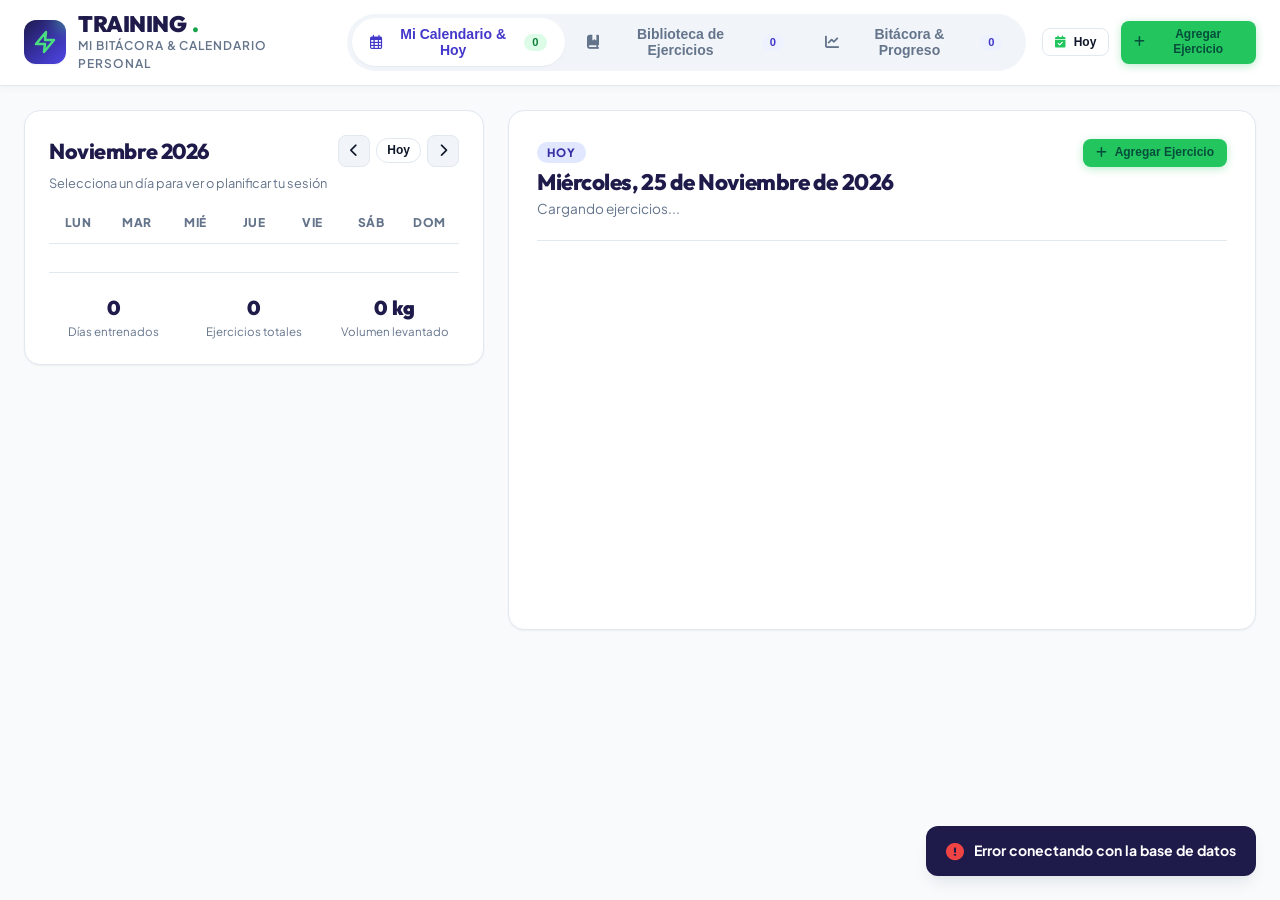
==== commit c6574357: "feat: transformar en bitacora personal de entrenamiento, calendario interactivo y memoria historica" ====
--- a/templates/index.html
+++ b/templates/index.html
@@ -3,14 +3,17 @@
 <head>
   <meta charset="UTF-8">
   <meta name="viewport" content="width=device-width, initial-scale=1.0">
-  <title>Training - Gestión y Rutinas de Gimnasio para Instructores</title>
-  <meta name="description" content="Micro app profesional para entrenadores e instructores de gimnasio. Arma rutinas personalizadas arrastrando ejercicios, controla series, repeticiones y peso.">
+  <title>Training - Mi Calendario & Bitácora Personal de Entrenamiento</title>
+  <meta name="description" content="Calendario interactivo y bitácora personal de entrenamiento. Lleva el control de series, repeticiones y peso en cada ejercicio y mantén tu memoria histórica de progresión.">
 
   <!-- Google Fonts: Outfit & Plus Jakarta Sans -->
   <link rel="preconnect" href="https://fonts.googleapis.com">
   <link rel="preconnect" href="https://fonts.gstatic.com" crossorigin>
   <link href="https://fonts.googleapis.com/css2?family=Outfit:wght@400;500;600;700;800;900&family=Plus+Jakarta+Sans:wght@400;500;600;700;800&display=swap" rel="stylesheet">
 
+  <!-- FontAwesome Icons -->
+  <link rel="stylesheet" href="https://cdnjs.cloudflare.com/ajax/libs/font-awesome/6.5.1/css/all.min.css">
+
   <!-- Estilos CSS -->
   <link rel="stylesheet" href="/static/css/style.css">
 </head>
@@ -20,8 +23,8 @@
   <header class="app-header">
     <div class="header-container">
       
-      <!-- Marca / Logo -->
-      <div class="brand-section" onclick="TrainingApp.switchTab('rutinas')">
+      <!-- Marca / Logo Personal -->
+      <div class="brand-section" onclick="TrainingApp.switchTab('calendario')">
         <div class="brand-icon-box">
           <svg width="24" height="24" viewBox="0 0 24 24" fill="none" stroke="currentColor" stroke-width="2.5" stroke-linecap="round" stroke-linejoin="round">
             <path d="M13 2L3 14h9l-1 8 10-12h-9l1-8z"></path>
@@ -29,68 +32,40 @@
         </div>
         <div class="brand-info">
           <h1>TRAINING<span class="highlight">.</span></h1>
-          <p>Instructor & Workout Planner</p>
-        </div>
-      </div>
-
-      <!-- Pestañas de Navegación -->
+          <p>Mi Bitácora & Calendario Personal</p>
+        </div>
+      </div>
+
+      <!-- Pestañas de Navegación Principal -->
       <nav class="nav-tabs">
-        <button type="button" class="nav-tab-btn active" data-tab="rutinas">
-          <svg width="18" height="18" viewBox="0 0 24 24" fill="none" stroke="currentColor" stroke-width="2" stroke-linecap="round" stroke-linejoin="round">
-            <path d="M6 5v14M18 5v14M2 9h20M2 15h20"></path>
-          </svg>
-          <span>Rutinas (Drag & Drop)</span>
-        </button>
-
-        <button type="button" class="nav-tab-btn" data-tab="planificador">
-          <svg width="18" height="18" viewBox="0 0 24 24" fill="none" stroke="currentColor" stroke-width="2" stroke-linecap="round" stroke-linejoin="round">
-            <rect x="3" y="4" width="18" height="18" rx="2" ry="2"></rect>
-            <line x1="16" y1="2" x2="16" y2="6"></line>
-            <line x1="8" y1="2" x2="8" y2="6"></line>
-            <line x1="3" y1="10" x2="21" y2="10"></line>
-          </svg>
-          <span>Planificación & Calendario (3/6m)</span>
-          <span class="badge-pill" id="count-nav-plans">0</span>
-        </button>
-
-
-        <button type="button" class="nav-tab-btn" data-tab="alumnos">
-          <svg width="18" height="18" viewBox="0 0 24 24" fill="none" stroke="currentColor" stroke-width="2" stroke-linecap="round" stroke-linejoin="round">
-            <path d="M17 21v-2a4 4 0 0 0-4-4H5a4 4 0 0 0-4 4v2"></path>
-            <circle cx="9" cy="7" r="4"></circle>
-            <path d="M23 21v-2a4 4 0 0 0-3-3.87"></path>
-            <path d="M16 3.13a4 4 0 0 1 0 7.75"></path>
-          </svg>
-          <span>Alumnos</span>
-          <span class="badge-pill" id="count-nav-students">0</span>
-        </button>
-
-        <button type="button" class="nav-tab-btn" data-tab="biblioteca">
-          <svg width="18" height="18" viewBox="0 0 24 24" fill="none" stroke="currentColor" stroke-width="2" stroke-linecap="round" stroke-linejoin="round">
-            <path d="M4 19.5A2.5 2.5 0 0 1 6.5 17H20"></path>
-            <path d="M6.5 2H20v20H6.5A2.5 2.5 0 0 1 4 19.5v-15A2.5 2.5 0 0 1 6.5 2z"></path>
-          </svg>
-          <span>Biblioteca</span>
-          <span class="badge-pill" id="count-nav-exercises">0</span>
-        </button>
-
-        <button type="button" class="nav-tab-btn" data-tab="control">
-          <svg width="18" height="18" viewBox="0 0 24 24" fill="none" stroke="currentColor" stroke-width="2" stroke-linecap="round" stroke-linejoin="round">
-            <path d="M16 4h2a2 2 0 0 1 2 2v14a2 2 0 0 1-2 2H6a2 2 0 0 1-2-2V6a2 2 0 0 1 2-2h2"></path>
-            <rect x="8" y="2" width="8" height="4" rx="1" ry="1"></rect>
-          </svg>
-          <span>Control & Sesiones</span>
-          <span class="badge-pill" id="count-nav-logs">0</span>
+        <button type="button" class="nav-tab-btn active" data-tab="calendario" onclick="TrainingApp.switchTab('calendario')">
+          <i class="fa-regular fa-calendar-days"></i>
+          <span>Mi Calendario & Hoy</span>
+          <span class="badge-pill" id="badge-today-count">0</span>
+        </button>
+
+        <button type="button" class="nav-tab-btn" data-tab="biblioteca" onclick="TrainingApp.switchTab('biblioteca')">
+          <i class="fa-solid fa-book-bookmark"></i>
+          <span>Biblioteca de Ejercicios</span>
+          <span class="badge-pill" id="badge-exercises-count">0</span>
+        </button>
+
+        <button type="button" class="nav-tab-btn" data-tab="bitacora" onclick="TrainingApp.switchTab('bitacora')">
+          <i class="fa-solid fa-chart-line"></i>
+          <span>Bitácora & Progreso</span>
+          <span class="badge-pill" id="badge-logbook-count">0</span>
         </button>
       </nav>
 
       <!-- Botones de Acción Rápida -->
       <div class="header-actions">
-        <button type="button" class="btn btn-secondary btn-sm" id="btn-new-student-modal">
-          <span>+ Nuevo Alumno</span>
-        </button>
-        <button type="button" class="btn btn-apple btn-sm" id="btn-open-log-modal">
-          <span>⚡ Registrar Sesión</span>
+        <button type="button" class="btn btn-secondary btn-sm" onclick="TrainingApp.goToToday()" title="Ir al día de hoy en el calendario">
+          <i class="fa-solid fa-calendar-check" style="color: var(--apple-500);"></i>
+          <span id="label-today-header">Hoy</span>
+        </button>
+        <button type="button" class="btn btn-apple btn-sm" onclick="TrainingApp.openAddExerciseModal()" title="Agregar un ejercicio al día seleccionado">
+          <i class="fa-solid fa-plus"></i>
+          <span>Agregar Ejercicio</span>
         </button>
       </div>
 
@@ -100,738 +75,284 @@
   <!-- ==================== CONTENIDO PRINCIPAL ==================== -->
   <main class="main-wrapper">
 
-    <!-- ==================== VISTA 1: CREADOR DE RUTINAS (DRAG & DROP) ==================== -->
-    <section id="view-rutinas" class="view-section active">
-      
-      <!-- Topbar de Control de la Rutina -->
-      <div class="routine-topbar">
+    <!-- ==================== VISTA 1: CALENDARIO PERSONAL Y DÍA SELECCIONADO ==================== -->
+    <section id="view-calendario" class="view-section active">
+      <div class="personal-calendar-layout">
         
-        <div class="routine-topbar-row">
-          
-          <!-- Selector de Alumno -->
-          <div class="student-picker-wrapper">
-            <span class="picker-label">
-              <svg width="16" height="16" viewBox="0 0 24 24" fill="none" stroke="currentColor" stroke-width="2.5">
-                <circle cx="12" cy="7" r="4"></circle>
-                <path d="M20 21v-2a4 4 0 0 0-4-4H8a4 4 0 0 0-4 4v2"></path>
-              </svg>
-              Alumno:
-            </span>
-            <select id="student-select" class="select-custom" title="Selecciona un alumno"></select>
-          </div>
-
-          <!-- Selector de Rutina del Alumno -->
-          <div class="student-picker-wrapper">
-            <span class="picker-label">Rutina:</span>
-            <select id="routine-select" class="select-custom" style="min-width: 220px;" title="Selecciona o cambia de rutina"></select>
-            <button type="button" class="btn btn-secondary btn-sm" id="btn-new-routine" title="Crear nueva rutina desde cero">
-              + Nueva Rutina
+        <!-- PANEL IZQUIERDO: CALENDARIO MENSUAL -->
+        <div class="calendar-card-panel">
+          <div class="calendar-header-nav">
+            <div class="calendar-title-group">
+              <h2 id="calendar-month-title">Noviembre 2026</h2>
+              <span class="calendar-subtitle">Selecciona un día para ver o planificar tu sesión</span>
+            </div>
+            <div class="calendar-nav-buttons">
+              <button type="button" class="btn-icon" onclick="TrainingApp.changeMonth(-1)" title="Mes anterior">
+                <i class="fa-solid fa-chevron-left"></i>
+              </button>
+              <button type="button" class="btn btn-secondary btn-xs" onclick="TrainingApp.goToToday()">
+                Hoy
+              </button>
+              <button type="button" class="btn-icon" onclick="TrainingApp.changeMonth(1)" title="Mes siguiente">
+                <i class="fa-solid fa-chevron-right"></i>
+              </button>
+            </div>
+          </div>
+
+          <!-- Cuadrícula del Calendario -->
+          <div class="calendar-grid-header">
+            <div>Lun</div>
+            <div>Mar</div>
+            <div>Mié</div>
+            <div>Jue</div>
+            <div>Vie</div>
+            <div>Sáb</div>
+            <div>Dom</div>
+          </div>
+          <div class="calendar-days-grid" id="calendar-days-container">
+            <!-- Celdas de días renderizadas dinámicamente con JS -->
+          </div>
+
+          <!-- Resumen del Mes -->
+          <div class="calendar-month-stats">
+            <div class="stat-item">
+              <span class="stat-number" id="stat-month-workouts">0</span>
+              <span class="stat-label">Días entrenados</span>
+            </div>
+            <div class="stat-item">
+              <span class="stat-number" id="stat-month-exercises">0</span>
+              <span class="stat-label">Ejercicios totales</span>
+            </div>
+            <div class="stat-item">
+              <span class="stat-number" id="stat-month-volume">0 kg</span>
+              <span class="stat-label">Volumen levantado</span>
+            </div>
+          </div>
+        </div>
+
+        <!-- PANEL DERECHO: DETALLE DEL DÍA SELECCIONADO -->
+        <div class="day-workout-panel">
+          <div class="day-panel-header">
+            <div>
+              <div class="day-date-tag" id="day-relative-tag">HOY</div>
+              <h2 class="day-date-title" id="day-date-title">Miércoles, 25 de Noviembre de 2026</h2>
+              <p class="day-date-summary" id="day-date-summary">Cargando ejercicios...</p>
+            </div>
+            <div class="day-panel-actions">
+              <button type="button" class="btn btn-apple btn-sm" onclick="TrainingApp.openAddExerciseModal()">
+                <i class="fa-solid fa-plus"></i> Agregar Ejercicio
+              </button>
+            </div>
+          </div>
+
+          <!-- Lista de Ejercicios del Día -->
+          <div class="day-exercises-list" id="day-exercises-list">
+            <!-- Renderizado dinámico de tarjetas de ejercicio -->
+          </div>
+
+          <!-- Estado Vacío cuando no hay ejercicios en el día -->
+          <div class="empty-day-state" id="empty-day-state" style="display: none;">
+            <div class="empty-icon-circle">
+              <i class="fa-solid fa-dumbbell"></i>
+            </div>
+            <h3>Día libre de entrenamiento</h3>
+            <p>No tienes ejercicios agregados a este día. Puedes elegir libremente cualquier ejercicio de tu biblioteca para armar tu sesión.</p>
+            <button type="button" class="btn btn-apple" onclick="TrainingApp.openAddExerciseModal()">
+              <i class="fa-solid fa-plus"></i> Elegir Ejercicios de la Biblioteca
             </button>
           </div>
-
-          <!-- Acciones de Rutina -->
-          <div style="display: flex; align-items: center; gap: 0.5rem; margin-left: auto;">
-            <button type="button" class="btn btn-secondary btn-sm" id="btn-export-whatsapp" title="Copiar rutina lista para enviar por WhatsApp">
-              📲 WhatsApp
+        </div>
+
+      </div>
+    </section>
+
+    <!-- ==================== VISTA 2: BIBLIOTECA DE EJERCICIOS ==================== -->
+    <section id="view-biblioteca" class="view-section">
+      <div class="library-view-container">
+        
+        <!-- Barra de Búsqueda y Filtros de la Biblioteca -->
+        <div class="library-topbar">
+          <div class="library-header-text">
+            <h2>Biblioteca de Ejercicios</h2>
+            <p>Consulta la técnica, agrega descripciones personales o crea nuevos ejercicios para tu repertorio.</p>
+          </div>
+          <div class="library-top-actions">
+            <button type="button" class="btn btn-apple" onclick="TrainingApp.openNewExerciseModal()">
+              <i class="fa-solid fa-plus"></i> Nuevo Ejercicio
             </button>
-            <button type="button" class="btn btn-secondary btn-sm" id="btn-print-routine" title="Imprimir o guardar en PDF">
-              🖨️ Imprimir
-            </button>
-            <button type="button" class="btn btn-apple" id="btn-save-routine">
-              <span>🔥 Guardar Rutina</span>
-            </button>
-            <button type="button" class="btn btn-danger-ghost" id="btn-delete-routine" title="Eliminar rutina">
-              <svg width="18" height="18" viewBox="0 0 24 24" fill="none" stroke="currentColor" stroke-width="2">
-                <path d="M3 6h18M19 6v14a2 2 0 01-2 2H7a2 2 0 01-2-2V6m3 0V4a2 2 0 012-2h4a2 2 0 012 2v2"></path>
-              </svg>
-            </button>
-          </div>
-
-        </div>
-
-        <!-- Título de Rutina editable + Tag de día + Objetivo Alumno -->
-        <div class="routine-topbar-row" style="align-items: center; gap: 1rem;">
-          <div style="display: flex; align-items: center; gap: 0.65rem; flex-wrap: wrap;">
-            <input type="text" id="routine-title-input" class="routine-title-input" value="Día 1: Torso Potencia & Pectoral" placeholder="Nombre de la rutina...">
-            <input type="text" id="routine-day-input" class="day-badge-input" value="Lunes" placeholder="Ej: Lunes, Día A...">
-            <button type="button" class="btn btn-outline-indigo btn-sm" id="btn-log-this-routine" title="Anotar los pesos y reps que hizo el alumno en esta rutina hoy">
-              ✍️ Registrar Sesión de Hoy
-            </button>
-          </div>
-
-          <!-- Chip de objetivo del alumno seleccionado -->
-          <div id="active-student-goal-chip" class="student-goal-chip">
-            Cargando alumno...
-          </div>
-        </div>
-
-        <!-- Cinta de Métricas en Vivo -->
-        <div class="routine-metrics-ribbon">
-          <div class="metric-pill">
-            <div class="metric-icon">📋</div>
-            <div class="metric-data">
-              <span class="metric-label">Ejercicios</span>
-              <span class="metric-val" id="stat-total-exercises">0</span>
-            </div>
-          </div>
-
-          <div class="metric-pill">
-            <div class="metric-icon">🔢</div>
-            <div class="metric-data">
-              <span class="metric-label">Series Totales</span>
-              <span class="metric-val" id="stat-total-sets">0</span>
-            </div>
-          </div>
-
-          <div class="metric-pill apple">
-            <div class="metric-icon">⚖️</div>
-            <div class="metric-data">
-              <span class="metric-label">Volumen Estimado</span>
-              <span class="metric-val" id="stat-total-volume">0 kg</span>
-            </div>
-          </div>
-
-          <div class="metric-pill">
-            <div class="metric-icon">💪</div>
-            <div class="metric-data">
-              <span class="metric-label">Músculos</span>
-              <span class="metric-val" id="stat-muscles-count">0</span>
-            </div>
-          </div>
-
-          <div style="margin-left: auto; font-size: 0.775rem; color: var(--text-muted); display: flex; align-items: center; gap: 0.4rem;">
-            <span>💡 <em>Arrastra desde la biblioteca para soltar ejercicios en el orden deseado.</em></span>
-          </div>
-        </div>
-
-      </div>
-
-      <!-- Layout del Creador: Columna izquierda (Biblioteca) + Columna derecha (Tablero de Soltar) -->
-      <div class="builder-layout">
+          </div>
+        </div>
+
+        <div class="library-controls-bar">
+          <div class="search-input-box">
+            <i class="fa-solid fa-magnifying-glass search-icon"></i>
+            <input type="text" id="library-search-input" placeholder="Buscar por nombre, máquina, bolso o calistenia..." oninput="TrainingApp.filterLibrary()">
+          </div>
+
+          <div class="muscle-filter-scroll" id="library-muscle-chips">
+            <!-- Filtros renderizados dinámicamente -->
+          </div>
+        </div>
+
+        <!-- Rejilla de Tarjetas de Ejercicios -->
+        <div class="library-cards-grid" id="library-cards-container">
+          <!-- Renderizado dinámico -->
+        </div>
+
+      </div>
+    </section>
+
+    <!-- ==================== VISTA 3: BITÁCORA Y PROGRESO HISTÓRICO ==================== -->
+    <section id="view-bitacora" class="view-section">
+      <div class="logbook-view-container">
         
-        <!-- COLUMNA IZQUIERDA: BIBLIOTECA DE EJERCICIOS -->
-        <aside class="library-card">
-          
-          <div class="library-header">
-            <div class="library-title-row">
-              <h3>
-                <svg width="20" height="20" viewBox="0 0 24 24" fill="none" stroke="currentColor" stroke-width="2.5">
-                  <path d="M4 19.5A2.5 2.5 0 0 1 6.5 17H20"></path>
-                  <path d="M6.5 2H20v20H6.5A2.5 2.5 0 0 1 4 19.5v-15A2.5 2.5 0 0 1 6.5 2z"></path>
-                </svg>
-                Biblioteca
-              </h3>
-              <button type="button" class="btn btn-secondary btn-sm" id="btn-new-exercise-modal" title="Crear ejercicio personalizado">
-                + Crear
-              </button>
-            </div>
-
-            <!-- Buscador -->
-            <div class="search-input-box">
-              <svg width="16" height="16" viewBox="0 0 24 24" fill="none" stroke="currentColor" stroke-width="2.5">
-                <circle cx="11" cy="11" r="8"></circle>
-                <line x1="21" y1="21" x2="16.65" y2="16.65"></line>
-              </svg>
-              <input type="text" id="library-search-input" placeholder="Buscar ejercicio, máquina...">
-            </div>
-
-            <!-- Filtros por Grupos Musculares -->
-            <div class="muscle-filter-scroll" id="muscle-filter-scroll"></div>
-          </div>
-
-          <!-- Lista desplazable de tarjetas arrastrables -->
-          <div class="exercise-scroll-list" id="exercise-scroll-list">
-            <!-- Renderizado dinámicamente -->
-          </div>
-
-        </aside>
-
-        <!-- COLUMNA DERECHA: TABLERO DE RUTINA (ZONA DE SOLTAR) -->
-        <div class="routine-board">
-          <div class="drop-zone" id="routine-drop-zone">
-            <!-- Renderizado dinámicamente con las tarjetas de ejercicios -->
-          </div>
-        </div>
-
-      </div>
-
+        <div class="logbook-header">
+          <div>
+            <h2>Bitácora & Memoria de Progreso</h2>
+            <p>Consulta lo que hiciste en cada fecha o analiza cómo has aumentado peso y repeticiones a lo largo del tiempo.</p>
+          </div>
+        </div>
+
+        <!-- Selector de Ejercicio para Curva de Progresión -->
+        <div class="logbook-exercise-selector-card">
+          <div class="selector-row">
+            <div class="selector-info">
+              <label><i class="fa-solid fa-magnifying-glass-chart" style="color: var(--apple-500); margin-right: 6px;"></i> Ver progresión histórica de un ejercicio:</label>
+              <select id="select-history-exercise" class="select-custom" onchange="TrainingApp.loadExerciseHistory(this.value)">
+                <option value="">Selecciona un ejercicio...</option>
+              </select>
+            </div>
+            <div id="history-summary-box" class="history-summary-box" style="display: none;">
+              <span id="history-total-sessions" class="history-badge">0 sesiones registradas</span>
+              <span id="history-max-weight" class="history-badge weight">Peso máx: 0 kg</span>
+            </div>
+          </div>
+
+          <!-- Lista Histórica del Ejercicio Seleccionado -->
+          <div id="exercise-history-timeline" class="exercise-history-timeline" style="display: none;">
+            <!-- Timeline renderizado dinámicamente -->
+          </div>
+        </div>
+
+        <!-- Línea de Tiempo General de Entrenamientos -->
+        <div class="logbook-timeline-section">
+          <h3><i class="fa-solid fa-clock-rotate-left" style="color: var(--indigo-600); margin-right: 8px;"></i> Historial de Entrenamientos Realizados</h3>
+          <div class="logbook-entries-list" id="logbook-entries-container">
+            <!-- Entradas de la bitácora -->
+          </div>
+        </div>
+
+      </div>
     </section>
 
-    <!-- ==================== VISTA: PLANIFICACIÓN Y MACROCICLOS (3, 6, 12 MESES) ==================== -->
-    <section id="view-planificador" class="view-section">
-      
-      <!-- Topbar de Control del Plan -->
-      <div class="planner-topbar">
-        <div class="routine-topbar-row">
-          
-          <!-- Selector de Alumno -->
-          <div class="student-picker-wrapper">
-            <span class="picker-label">
-              <svg width="16" height="16" viewBox="0 0 24 24" fill="none" stroke="currentColor" stroke-width="2.5">
-                <circle cx="12" cy="7" r="4"></circle>
-                <path d="M20 21v-2a4 4 0 0 0-4-4H8a4 4 0 0 0-4 4v2"></path>
-              </svg>
-              Alumno:
-            </span>
-            <select id="planner-student-select" class="select-custom" title="Selecciona un alumno"></select>
-          </div>
-
-          <!-- Selector de Plan del Alumno -->
-          <div class="student-picker-wrapper">
-            <span class="picker-label">Plan / Periodización:</span>
-            <select id="plan-select" class="select-custom" style="min-width: 250px;" title="Selecciona o cambia de plan"></select>
-            <button type="button" class="btn btn-primary btn-sm" id="btn-open-new-plan-modal">
-              + Nuevo Plan (3/6/12m)
-            </button>
-          </div>
-
-          <!-- Acciones de Plan -->
-          <div style="display: flex; align-items: center; gap: 0.5rem; margin-left: auto;">
-            <button type="button" class="btn btn-secondary btn-sm" id="btn-export-plan-whatsapp" title="Compartir resumen del plan por WhatsApp">
-              📲 WhatsApp
-            </button>
-            <button type="button" class="btn btn-secondary btn-sm" id="btn-print-plan" title="Imprimir plan completo">
-              🖨️ Imprimir
-            </button>
-            <button type="button" class="btn btn-apple btn-sm" id="btn-regenerate-calendar" title="Proyectar y regenerar todos los días del calendario">
-              ⚡ Regenerar Calendario
-            </button>
-            <button type="button" class="btn btn-danger-ghost btn-sm" id="btn-delete-plan" title="Eliminar plan actual">
-              🗑️
-            </button>
-          </div>
-
-        </div>
-      </div>
-
-      <!-- Banner de Plan Activo con progreso -->
-      <div class="plan-active-banner" id="plan-banner">
-        <div class="plan-banner-info">
-          <h3 id="plan-banner-title">
-            <span id="plan-banner-name">📅 Plan Macrociclo Hipertrofia & Fuerza - 3 Meses</span>
-            <span class="badge badge-apple" id="plan-banner-duration">3 MESES</span>
-          </h3>
-          <p id="plan-banner-desc">🎯 Objetivo: Aumento de masa magra y sobrecarga progresiva en básicos • Período: 01/10/2026 al 31/12/2026</p>
-        </div>
-
-        <div class="plan-banner-stats">
-          <div class="plan-progress-box">
-            <div style="display: flex; justify-content: space-between; font-size: 0.775rem; font-weight: 700;">
-              <span>Progreso del Plan</span>
-              <span id="plan-progress-percent" style="color: var(--apple-400);">15%</span>
-            </div>
-            <div class="plan-progress-bar-bg">
-              <div class="plan-progress-bar-fill" id="plan-progress-bar" style="width: 15%;"></div>
-            </div>
-            <span style="font-size: 0.7rem; color: #cbd5e1;" id="plan-progress-count">5 de 36 sesiones completadas</span>
-          </div>
-        </div>
-      </div>
-
-      <!-- Sub-navegación: Calendario Mensual vs Periodización Semanal Tipo -->
-      <div class="planner-subnav">
-        <div class="planner-toggle-group">
-          <button type="button" class="planner-toggle-btn active" data-subtab="calendar-month">
-            📅 Calendario Mensual
-          </button>
-          <button type="button" class="planner-toggle-btn" data-subtab="weekly-periodization">
-            📋 Estructura Semanal Tipo (Plantilla)
-          </button>
-        </div>
-
-        <div style="font-size: 0.85rem; color: var(--text-muted);">
-          💡 <em>Haz clic en cualquier día para ver la rutina o marcarla como completada.</em>
-        </div>
-      </div>
-
-      <!-- SUB-VISTA 1: CALENDARIO MENSUAL -->
-      <div id="subview-calendar-month" class="calendar-card">
-        <div class="calendar-month-header">
-          <div class="calendar-month-title">
-            <button type="button" class="btn btn-secondary btn-sm" id="btn-cal-prev-month">◀</button>
-            <span id="calendar-current-month-name">Octubre 2026</span>
-            <button type="button" class="btn btn-secondary btn-sm" id="btn-cal-next-month">▶</button>
-          </div>
-          <button type="button" class="btn btn-secondary btn-sm" id="btn-cal-today">
-            Ir a Hoy
-          </button>
-        </div>
-
-        <div class="calendar-grid">
-          <!-- Cabeceras de días de la semana -->
-          <div class="calendar-weekday-header">Lunes</div>
-          <div class="calendar-weekday-header">Martes</div>
-          <div class="calendar-weekday-header">Miércoles</div>
-          <div class="calendar-weekday-header">Jueves</div>
-          <div class="calendar-weekday-header">Viernes</div>
-          <div class="calendar-weekday-header">Sábado</div>
-          <div class="calendar-weekday-header">Domingo</div>
-        </div>
-
-        <!-- Celdas de los días del mes -->
-        <div class="calendar-grid" id="calendar-days-grid" style="margin-top: 0.5rem;">
-          <!-- Generado dinámicamente -->
-        </div>
-      </div>
-
-      <!-- SUB-VISTA 2: ESTRUCTURA SEMANAL TIPO (PERIODIZACIÓN) -->
-      <div id="subview-weekly-periodization" class="calendar-card" style="display: none;">
-        <div style="margin-bottom: 1rem;">
-          <h3 style="font-size: 1.25rem; color: var(--indigo-950);">Estructura Semanal de la Rutina (Periodización)</h3>
-          <p style="font-size: 0.875rem; color: var(--text-muted); margin-top: 0.25rem;">
-            Asigna qué rutina le corresponde al alumno cada día de la semana. Al hacer clic en <strong>"Guardar y Proyectar a todo el Plan"</strong>, se replicará automáticamente a lo largo de los 3, 6 o 12 meses seleccionados.
-          </p>
-        </div>
-
-        <div class="weekly-schedule-grid" id="weekly-schedule-grid">
-          <!-- Generado dinámicamente con las tarjetas de Lunes a Domingo -->
-        </div>
-
-        <div style="margin-top: 1.5rem; display: flex; justify-content: flex-end; gap: 0.75rem;">
-          <button type="button" class="btn btn-apple" id="btn-save-weekly-schedule">
-            <span>💾 Guardar y Proyectar a Todo el Plan</span>
-          </button>
-        </div>
-      </div>
-
-    </section>
-
-    <!-- ==================== VISTA 2: LISTA DE ALUMNOS ==================== -->
-    <section id="view-alumnos" class="view-section">
-      <div class="view-header">
-        <div class="view-header-title">
-          <h2>Lista de Alumnos</h2>
-          <p>Gestiona a tus alumnos, sus objetivos deportivos, pesos y acceso directo a sus rutinas.</p>
-        </div>
-        <button type="button" class="btn btn-primary" onclick="TrainingApp.openStudentModal()">
-          <span>+ Registrar Nuevo Alumno</span>
-        </button>
-      </div>
-
-      <div class="students-grid" id="students-grid">
-        <!-- Renderizado dinámicamente -->
-      </div>
-    </section>
-
-    <!-- ==================== VISTA 3: BIBLIOTECA COMPLETA ==================== -->
-    <section id="view-biblioteca" class="view-section">
-      <div class="view-header">
-        <div class="view-header-title">
-          <h2>Biblioteca de Ejercicios</h2>
-          <p>Explora todos los ejercicios catalogados por grupo muscular, equipamiento y dificultad.</p>
-        </div>
-        <button type="button" class="btn btn-primary" onclick="TrainingApp.openExerciseModal()">
-          <span>+ Añadir Ejercicio</span>
-        </button>
-      </div>
-
-      <div class="library-full-view">
-        <div class="library-controls-bar">
-          <span style="font-size: 0.8rem; font-weight: 700; text-transform: uppercase; color: var(--text-muted);">Filtrar por Grupo Muscular:</span>
-          <div class="muscle-filter-scroll" id="catalog-muscle-filter"></div>
-        </div>
-
-        <div class="exercises-grid" id="catalog-grid">
-          <!-- Renderizado dinámicamente -->
-        </div>
-      </div>
-    </section>
-
-    <!-- ==================== VISTA 4: CONTROL Y SESIONES (LOGS) ==================== -->
-    <section id="view-control" class="view-section">
-      <div class="view-header">
-        <div class="view-header-title">
-          <h2>Control de Alumnos y Entrenamientos</h2>
-          <p>Supervisa el historial de sesiones completadas, pesos levantados y esfuerzo percibido (RPE).</p>
-        </div>
-        <button type="button" class="btn btn-apple" onclick="TrainingApp.openLogSessionModal()">
-          <span>⚡ Registrar Sesión Realizada</span>
-        </button>
-      </div>
-
-      <div class="logs-timeline" id="logs-timeline">
-        <!-- Renderizado dinámicamente -->
-      </div>
-    </section>
-
   </main>
 
-  <!-- ==================== MODAL: NUEVO / EDITAR ALUMNO ==================== -->
-  <div class="modal-overlay" id="student-modal">
-    <div class="modal-box">
+  <!-- ==================== MODALES ==================== -->
+
+  <!-- MODAL 1: AGREGAR EJERCICIO AL DÍA -->
+  <div class="modal-backdrop" id="modal-add-to-day">
+    <div class="modal-dialog modal-lg">
       <div class="modal-header">
-        <h3 id="student-modal-title">Nuevo Alumno</h3>
-        <button type="button" class="modal-close-btn">&times;</button>
-      </div>
-      <form id="student-form">
-        <div class="modal-body">
-          <input type="hidden" id="student-modal-id">
-
-          <div class="form-group">
-            <label for="student-name-input">Nombre y Apellidos *</label>
-            <input type="text" id="student-name-input" class="form-control" required placeholder="Ej: Carlos Mendoza">
-          </div>
-
-          <div class="form-group">
-            <label for="student-goal-input">Objetivo Principal *</label>
-            <input type="text" id="student-goal-input" class="form-control" required placeholder="Ej: Hipertrofia, Pérdida de Grasa, Fuerza...">
-          </div>
-
-          <div class="form-row-2">
-            <div class="form-group">
-              <label for="student-phone-input">Teléfono / WhatsApp</label>
-              <input type="text" id="student-phone-input" class="form-control" placeholder="+34 600 000 000">
-            </div>
-            <div class="form-group">
-              <label for="student-email-input">Correo Electrónico</label>
-              <input type="email" id="student-email-input" class="form-control" placeholder="alumno@correo.com">
-            </div>
-          </div>
-
-          <div class="form-row-2">
-            <div class="form-group">
-              <label for="student-weight-input">Peso Corporal (kg)</label>
-              <input type="number" step="0.1" id="student-weight-input" class="form-control" value="70.0">
-            </div>
-            <div class="form-group">
-              <label for="student-height-input">Estatura (cm)</label>
-              <input type="number" id="student-height-input" class="form-control" value="175">
-            </div>
-          </div>
-
-          <div class="form-group">
-            <label for="student-level-input">Nivel de Experiencia</label>
-            <select id="student-level-input" class="form-control">
-              <option value="Principiante">Principiante (0 a 6 meses)</option>
-              <option value="Intermedio" selected>Intermedio (6 meses a 2 años)</option>
-              <option value="Avanzado">Avanzado (+2 años entrenando)</option>
-            </select>
-          </div>
-
-          <div class="form-group">
-            <label for="student-notes-input">Observaciones / Lesiones / Notas</label>
-            <textarea id="student-notes-input" class="form-control" rows="2" placeholder="Ej: Molestia en hombro izquierdo, prefiere entrenar de mañana..."></textarea>
+        <div>
+          <h3><i class="fa-solid fa-dumbbell" style="color: var(--apple-500); margin-right: 8px;"></i> Agregar Ejercicio al Día</h3>
+          <p class="modal-subtitle" id="modal-add-subtitle">Selecciona cualquier ejercicio de tu biblioteca</p>
+        </div>
+        <button type="button" class="modal-close-btn" onclick="TrainingApp.closeModal('modal-add-to-day')">&times;</button>
+      </div>
+
+      <div class="modal-search-box">
+        <i class="fa-solid fa-magnifying-glass"></i>
+        <input type="text" id="modal-picker-search" placeholder="Escribe para buscar ejercicio..." oninput="TrainingApp.filterPickerExercises()">
+      </div>
+
+      <div class="modal-exercise-picker-list" id="modal-picker-list">
+        <!-- Lista seleccionable con 1 clic -->
+      </div>
+    </div>
+  </div>
+
+  <!-- MODAL 2: CREAR / EDITAR EJERCICIO EN LA BIBLIOTECA -->
+  <div class="modal-backdrop" id="modal-exercise-edit">
+    <div class="modal-dialog">
+      <div class="modal-header">
+        <div>
+          <h3 id="modal-exercise-title"><i class="fa-solid fa-pen-to-square" style="color: var(--apple-500); margin-right: 8px;"></i> Editar Ejercicio</h3>
+          <p class="modal-subtitle">Modifica la técnica, descripción o datos sugeridos</p>
+        </div>
+        <button type="button" class="modal-close-btn" onclick="TrainingApp.closeModal('modal-exercise-edit')">&times;</button>
+      </div>
+
+      <form onsubmit="TrainingApp.saveExerciseForm(event)">
+        <input type="hidden" id="form-ex-id">
+
+        <div class="form-group">
+          <label>Nombre del Ejercicio *</label>
+          <input type="text" id="form-ex-name" class="form-input" placeholder="Ej. Dominadas con Bolso, Press Militar..." required>
+        </div>
+
+        <div class="form-row-2">
+          <div class="form-group">
+            <label>Grupo / Categoría</label>
+            <input type="text" id="form-ex-muscle" class="form-input" placeholder="Ej. Espalda, Pecho, Piernas, Calistenia..." required>
+          </div>
+          <div class="form-group">
+            <label>Equipamiento / Carga</label>
+            <input type="text" id="form-ex-equip" class="form-input" placeholder="Ej. Bolso con peso, Barra, Mancuernas..." required>
+          </div>
+        </div>
+
+        <div class="form-group">
+          <label>Descripción / Instrucciones Técnicas</label>
+          <textarea id="form-ex-desc" class="form-textarea" rows="3" placeholder="Describe la técnica, postura o notas para cuando lo hagas (opcional)..."></textarea>
+        </div>
+
+        <div class="form-row-3">
+          <div class="form-group">
+            <label>Series Sugeridas</label>
+            <input type="number" id="form-ex-sets" class="form-input" value="4" min="1" max="20">
+          </div>
+          <div class="form-group">
+            <label>Reps Sugeridas</label>
+            <input type="text" id="form-ex-reps" class="form-input" value="10-12">
+          </div>
+          <div class="form-group">
+            <label>Peso Sugerido (kg)</label>
+            <input type="number" step="0.5" id="form-ex-weight" class="form-input" value="0">
           </div>
         </div>
 
         <div class="modal-footer">
-          <button type="button" class="btn btn-secondary modal-cancel-btn">Cancelar</button>
-          <button type="submit" class="btn btn-primary">Guardar Alumno</button>
+          <button type="button" class="btn btn-secondary" onclick="TrainingApp.closeModal('modal-exercise-edit')">Cancelar</button>
+          <button type="submit" class="btn btn-apple"><i class="fa-solid fa-floppy-disk"></i> Guardar Ejercicio</button>
         </div>
       </form>
     </div>
   </div>
 
-  <!-- ==================== MODAL: NUEVO EJERCICIO ==================== -->
-  <div class="modal-overlay" id="exercise-modal">
-    <div class="modal-box">
+  <!-- MODAL 3: HISTORIAL RÁPIDO DE UN EJERCICIO -->
+  <div class="modal-backdrop" id="modal-exercise-history">
+    <div class="modal-dialog">
       <div class="modal-header">
-        <h3>Nuevo Ejercicio para la Biblioteca</h3>
-        <button type="button" class="modal-close-btn">&times;</button>
-      </div>
-      <form id="exercise-form">
-        <div class="modal-body">
-          <div class="form-group">
-            <label for="ex-name-input">Nombre del Ejercicio *</label>
-            <input type="text" id="ex-name-input" class="form-control" required placeholder="Ej: Hiperextensión en Polea Baja">
-          </div>
-
-          <div class="form-row-2">
-            <div class="form-group">
-              <label for="ex-muscle-input">Grupo Muscular Principal *</label>
-              <select id="ex-muscle-input" class="form-control" required>
-                <option value="Pecho">Pecho</option>
-                <option value="Espalda">Espalda</option>
-                <option value="Piernas">Piernas</option>
-                <option value="Hombros">Hombros</option>
-                <option value="Bíceps">Bíceps</option>
-                <option value="Tríceps">Tríceps</option>
-                <option value="Core / Abdomen">Core / Abdomen</option>
-                <option value="Cardio / Funcional">Cardio / Funcional</option>
-              </select>
-            </div>
-            <div class="form-group">
-              <label for="ex-sec-muscle-input">Músculo Secundario</label>
-              <input type="text" id="ex-sec-muscle-input" class="form-control" placeholder="Ej: Tríceps, Deltoides...">
-            </div>
-          </div>
-
-          <div class="form-row-2">
-            <div class="form-group">
-              <label for="ex-equip-input">Equipamiento *</label>
-              <select id="ex-equip-input" class="form-control">
-                <option value="Mancuernas">Mancuernas</option>
-                <option value="Barra">Barra</option>
-                <option value="Polea">Polea</option>
-                <option value="Máquina">Máquina</option>
-                <option value="Peso Corporal">Peso Corporal</option>
-                <option value="Kettlebell">Kettlebell</option>
-                <option value="Elásticos">Elásticos</option>
-              </select>
-            </div>
-            <div class="form-group">
-              <label for="ex-diff-input">Dificultad</label>
-              <select id="ex-diff-input" class="form-control">
-                <option value="Principiante">Principiante</option>
-                <option value="Intermedio" selected>Intermedio</option>
-                <option value="Avanzado">Avanzado</option>
-              </select>
-            </div>
-          </div>
-
-          <div class="form-row-2">
-            <div class="form-group">
-              <label for="ex-sets-input">Series por defecto</label>
-              <input type="number" id="ex-sets-input" class="form-control" value="4">
-            </div>
-            <div class="form-group">
-              <label for="ex-reps-input">Reps por defecto</label>
-              <input type="text" id="ex-reps-input" class="form-control" value="10-12">
-            </div>
-          </div>
-
-          <div class="form-row-2">
-            <div class="form-group">
-              <label for="ex-weight-input">Peso sugerido inicial (kg)</label>
-              <input type="number" step="0.5" id="ex-weight-input" class="form-control" value="20.0">
-            </div>
-            <div class="form-group">
-              <label for="ex-rest-input">Descanso sugerido</label>
-              <input type="text" id="ex-rest-input" class="form-control" value="90 seg">
-            </div>
-          </div>
-
-          <div class="form-group">
-            <label for="ex-desc-input">Instrucciones o Enfoque Técnico</label>
-            <textarea id="ex-desc-input" class="form-control" rows="2" placeholder="Ej: Mantener escápulas retraídas y pausa isométrica de 1 segundo en la contracción..."></textarea>
-          </div>
-        </div>
-
-        <div class="modal-footer">
-          <button type="button" class="btn btn-secondary modal-cancel-btn">Cancelar</button>
-          <button type="submit" class="btn btn-primary">Añadir a Biblioteca</button>
-        </div>
-      </form>
+        <div>
+          <h3 id="modal-history-name">Historial del Ejercicio</h3>
+          <p class="modal-subtitle">Bitácora de cargas y progreso</p>
+        </div>
+        <button type="button" class="modal-close-btn" onclick="TrainingApp.closeModal('modal-exercise-history')">&times;</button>
+      </div>
+
+      <div class="modal-history-body" id="modal-history-content">
+        <!-- Contenido renderizado -->
+      </div>
     </div>
   </div>
 
-  <!-- ==================== MODAL: REGISTRAR SESIÓN REALIZADA (CONTROL) ==================== -->
-  <div class="modal-overlay" id="log-session-modal">
-    <div class="modal-box">
-      <div class="modal-header">
-        <h3>⚡ Registrar Sesión Realizada de Alumno</h3>
-        <button type="button" class="modal-close-btn">&times;</button>
-      </div>
-      <form id="log-session-form">
-        <div class="modal-body">
-          <div class="form-row-2">
-            <div class="form-group">
-              <label for="log-student-select">Alumno *</label>
-              <select id="log-student-select" class="form-control" required></select>
-            </div>
-            <div class="form-group">
-              <label for="log-date-input">Fecha *</label>
-              <input type="date" id="log-date-input" class="form-control" required>
-            </div>
-          </div>
-
-          <div class="form-group">
-            <label for="log-routine-name-input">Nombre del Entrenamiento *</label>
-            <input type="text" id="log-routine-name-input" class="form-control" required placeholder="Ej: Torso Potencia o Día 1">
-          </div>
-
-          <div class="form-row-2">
-            <div class="form-group">
-              <label for="log-duration-input">Duración (minutos)</label>
-              <input type="number" id="log-duration-input" class="form-control" value="55">
-            </div>
-            <div class="form-group">
-              <label for="log-rpe-input">Nivel de Esfuerzo (RPE 1-10)</label>
-              <select id="log-rpe-input" class="form-control">
-                <option value="6">6/10 - Cómodo, con margen</option>
-                <option value="7">7/10 - Moderado, 3 reps en reserva</option>
-                <option value="8" selected>8/10 - Intenso, 2 reps en reserva</option>
-                <option value="9">9/10 - Muy duro, 1 rep en reserva</option>
-                <option value="10">10/10 - Esfuerzo máximo / Fallo</option>
-              </select>
-            </div>
-          </div>
-
-          <div class="form-group">
-            <label>Pesos y Reps Reales Logrados en los Ejercicios</label>
-            <div id="log-items-container" style="background: var(--bg-surface-alt); padding: 0.75rem; border-radius: var(--radius-sm); max-height: 180px; overflow-y: auto;">
-              <!-- Se precargan los ejercicios de la rutina activa -->
-            </div>
-          </div>
-
-          <div class="form-group">
-            <label for="log-notes-input">Comentarios del Instructor sobre la Sesión</label>
-            <textarea id="log-notes-input" class="form-control" rows="2" placeholder="Ej: Muy buena técnica en peso muerto. Subió 5kg respecto a la semana anterior..."></textarea>
-          </div>
-        </div>
-
-        <div class="modal-footer">
-          <button type="button" class="btn btn-secondary modal-cancel-btn">Cancelar</button>
-          <button type="submit" class="btn btn-apple">Guardar en Control</button>
-        </div>
-      </form>
-    </div>
-  <!-- ==================== MODAL: NUEVO / EDITAR PLAN (3, 6, 12 MESES) ==================== -->
-  <div class="modal-overlay" id="plan-modal">
-    <div class="modal-box" style="max-width: 680px;">
-      <div class="modal-header">
-        <h3 id="plan-modal-title">Nuevo Plan de Entrenamiento</h3>
-        <button type="button" class="modal-close-btn">&times;</button>
-      </div>
-      <form id="plan-form">
-        <div class="modal-body">
-          <input type="hidden" id="plan-modal-id">
-
-          <div class="form-row-2">
-            <div class="form-group">
-              <label for="plan-modal-student">Alumno *</label>
-              <select id="plan-modal-student" class="form-control" required></select>
-            </div>
-            <div class="form-group">
-              <label for="plan-modal-duration">Duración del Plan *</label>
-              <select id="plan-modal-duration" class="form-control" required>
-                <option value="1">1 Mes (Microciclo de choque)</option>
-                <option value="3" selected>3 Meses (Mesociclo - Recomendado)</option>
-                <option value="6">6 Meses (Macrociclo Semestral)</option>
-                <option value="12">12 Meses (Plan Anual Completo)</option>
-              </select>
-            </div>
-          </div>
-
-          <div class="form-group">
-            <label for="plan-modal-name">Nombre del Plan *</label>
-            <input type="text" id="plan-modal-name" class="form-control" required placeholder="Ej: Plan Hipertrofia y Volumen 3 Meses">
-          </div>
-
-          <div class="form-row-2">
-            <div class="form-group">
-              <label for="plan-modal-start-date">Fecha de Inicio *</label>
-              <input type="date" id="plan-modal-start-date" class="form-control" required>
-            </div>
-            <div class="form-group">
-              <label for="plan-modal-goal">Objetivo Deportivo *</label>
-              <input type="text" id="plan-modal-goal" class="form-control" required placeholder="Ej: Ganancia de masa, Definición...">
-            </div>
-          </div>
-
-          <!-- Distribución Semanal Base para proyectar el calendario -->
-          <div class="form-group">
-            <label style="color: var(--indigo-800);">Distribución Semanal Tipo (Se proyectará en todo el calendario)</label>
-            <div style="background: var(--bg-surface-alt); padding: 0.85rem; border-radius: var(--radius-sm); display: flex; flex-direction: column; gap: 0.5rem; max-height: 220px; overflow-y: auto;">
-              
-              <div style="display: grid; grid-template-columns: 90px 1fr; align-items: center; gap: 0.5rem;">
-                <span style="font-weight: 700; font-size: 0.8rem;">Lunes:</span>
-                <select id="plan-day-0" class="form-control form-control-sm plan-modal-day-select"></select>
-              </div>
-
-              <div style="display: grid; grid-template-columns: 90px 1fr; align-items: center; gap: 0.5rem;">
-                <span style="font-weight: 700; font-size: 0.8rem;">Martes:</span>
-                <select id="plan-day-1" class="form-control form-control-sm plan-modal-day-select"></select>
-              </div>
-
-              <div style="display: grid; grid-template-columns: 90px 1fr; align-items: center; gap: 0.5rem;">
-                <span style="font-weight: 700; font-size: 0.8rem;">Miércoles:</span>
-                <select id="plan-day-2" class="form-control form-control-sm plan-modal-day-select"></select>
-              </div>
-
-              <div style="display: grid; grid-template-columns: 90px 1fr; align-items: center; gap: 0.5rem;">
-                <span style="font-weight: 700; font-size: 0.8rem;">Jueves:</span>
-                <select id="plan-day-3" class="form-control form-control-sm plan-modal-day-select"></select>
-              </div>
-
-              <div style="display: grid; grid-template-columns: 90px 1fr; align-items: center; gap: 0.5rem;">
-                <span style="font-weight: 700; font-size: 0.8rem;">Viernes:</span>
-                <select id="plan-day-4" class="form-control form-control-sm plan-modal-day-select"></select>
-              </div>
-
-              <div style="display: grid; grid-template-columns: 90px 1fr; align-items: center; gap: 0.5rem;">
-                <span style="font-weight: 700; font-size: 0.8rem;">Sábado:</span>
-                <select id="plan-day-5" class="form-control form-control-sm plan-modal-day-select"></select>
-              </div>
-
-              <div style="display: grid; grid-template-columns: 90px 1fr; align-items: center; gap: 0.5rem;">
-                <span style="font-weight: 700; font-size: 0.8rem;">Domingo:</span>
-                <select id="plan-day-6" class="form-control form-control-sm plan-modal-day-select"></select>
-              </div>
-
-            </div>
-          </div>
-
-          <div class="form-group">
-            <label for="plan-modal-notes">Notas / Enfoque de Periodización</label>
-            <textarea id="plan-modal-notes" class="form-control" rows="2" placeholder="Ej: Fase 1 primeras 6 semanas acumulación, fase 2 intensificación de cargas..."></textarea>
-          </div>
-        </div>
-
-        <div class="modal-footer">
-          <button type="button" class="btn btn-secondary modal-cancel-btn">Cancelar</button>
-          <button type="submit" class="btn btn-apple">Crear Plan y Generar Calendario</button>
-        </div>
-      </form>
-    </div>
+  <!-- TOAST NOTIFICATIONS -->
+  <div id="toast" class="toast-box">
+    <div id="toast-icon"><i class="fa-solid fa-circle-check"></i></div>
+    <div id="toast-msg">Operación completada con éxito</div>
   </div>
 
-  <!-- ==================== MODAL: DETALLE DE DÍA EN CALENDARIO ==================== -->
-  <div class="modal-overlay" id="calendar-event-modal">
-    <div class="modal-box">
-      <div class="modal-header">
-        <h3 id="cal-modal-title">Detalle del Día</h3>
-        <button type="button" class="modal-close-btn">&times;</button>
-      </div>
-      <form id="calendar-event-form">
-        <div class="modal-body">
-          <input type="hidden" id="cal-modal-event-id">
-          <input type="hidden" id="cal-modal-date">
-
-          <div style="background: var(--bg-surface-alt); padding: 0.75rem 1rem; border-radius: var(--radius-sm); display: flex; align-items: center; justify-content: space-between;">
-            <span style="font-size: 0.85rem; color: var(--text-muted); font-weight: 700;">FECHA SELECCIONADA:</span>
-            <span id="cal-modal-date-display" style="font-size: 1rem; font-weight: 800; color: var(--indigo-950);">2026-10-26</span>
-          </div>
-
-          <div class="form-group">
-            <label for="cal-modal-routine">Rutina o Actividad para este día *</label>
-            <select id="cal-modal-routine" class="form-control" required></select>
-          </div>
-
-          <div class="form-group">
-            <label for="cal-modal-status">Estado del Día</label>
-            <select id="cal-modal-status" class="form-control">
-              <option value="scheduled">Programado ⏳</option>
-              <option value="completed">Completado con éxito ✅</option>
-              <option value="rest">Día de Descanso / Recuperación 💤</option>
-              <option value="skipped">No realizado / Faltó ❌</option>
-            </select>
-          </div>
-
-          <div class="form-group">
-            <label for="cal-modal-notes">Notas específicas para este día</label>
-            <textarea id="cal-modal-notes" class="form-control" rows="2" placeholder="Ej: El alumno sintió fatiga, se redujo una serie..."></textarea>
-          </div>
-        </div>
-
-        <div class="modal-footer">
-          <button type="button" class="btn btn-danger-ghost" id="btn-delete-cal-event" style="margin-right: auto;">
-            Eliminar del calendario
-          </button>
-          <button type="button" class="btn btn-secondary modal-cancel-btn">Cancelar</button>
-          <button type="submit" class="btn btn-primary">Guardar Cambios</button>
-        </div>
-      </form>
-    </div>
-  </div>
-
-  <!-- Contenedor para notificaciones Toast -->
-
-  <div id="toast-container"></div>
-
-  <!-- Scripts -->
-  <script src="/static/js/dragdrop.js"></script>
+  <!-- Scripts JS -->
   <script src="/static/js/app.js"></script>
-
 </body>
 </html>
--- a/static/css/style.css
+++ b/static/css/style.css
@@ -1901,3 +1901,1029 @@
     page-break-inside: avoid;
   }
 }
+
+
+/* ========================================================
+   PERSONAL CALENDAR & LOGBOOK WORKOUT STYLES
+   ======================================================== */
+
+.personal-calendar-layout {
+  display: grid;
+  grid-template-columns: 460px 1fr;
+  gap: 1.5rem;
+  align-items: start;
+}
+
+@media (max-width: 1050px) {
+  .personal-calendar-layout {
+    grid-template-columns: 1fr;
+  }
+}
+
+/* PANEL IZQUIERDO: CALENDARIO MENSUAL */
+.calendar-card-panel {
+  background: var(--bg-surface);
+  border: 1px solid var(--border-light);
+  border-radius: var(--radius-lg);
+  padding: 1.5rem;
+  box-shadow: var(--shadow-sm);
+}
+
+.calendar-header-nav {
+  display: flex;
+  justify-content: space-between;
+  align-items: flex-start;
+  margin-bottom: 1.25rem;
+}
+
+.calendar-title-group h2 {
+  font-family: 'Outfit', sans-serif;
+  font-size: 1.35rem;
+  font-weight: 800;
+  color: var(--indigo-950);
+  margin-bottom: 0.2rem;
+}
+
+.calendar-subtitle {
+  font-size: 0.8rem;
+  color: var(--text-muted);
+}
+
+.calendar-nav-buttons {
+  display: flex;
+  align-items: center;
+  gap: 0.35rem;
+}
+
+.btn-icon {
+  width: 32px;
+  height: 32px;
+  border-radius: var(--radius-sm);
+  background: var(--bg-surface-alt);
+  border: 1px solid var(--border-light);
+  color: var(--text-main);
+  display: flex;
+  align-items: center;
+  justify-content: center;
+  cursor: pointer;
+  transition: var(--transition-fast);
+}
+.btn-icon:hover {
+  background: var(--border-light);
+  color: var(--indigo-600);
+}
+
+.btn-xs {
+  padding: 0.25rem 0.65rem;
+  font-size: 0.75rem;
+  font-weight: 700;
+}
+
+/* CUADRÍCULA DEL CALENDARIO */
+.calendar-grid-header {
+  display: grid;
+  grid-template-columns: repeat(7, 1fr);
+  text-align: center;
+  font-size: 0.75rem;
+  font-weight: 800;
+  text-transform: uppercase;
+  letter-spacing: 0.05em;
+  color: var(--text-muted);
+  padding-bottom: 0.65rem;
+  border-bottom: 1px solid var(--border-light);
+  margin-bottom: 0.5rem;
+}
+
+.calendar-days-grid {
+  display: grid;
+  grid-template-columns: repeat(7, 1fr);
+  gap: 6px;
+}
+
+.cal-day-cell {
+  aspect-ratio: 1;
+  border-radius: var(--radius-md);
+  border: 1px solid var(--border-light);
+  background: var(--bg-surface);
+  display: flex;
+  flex-direction: column;
+  justify-content: space-between;
+  align-items: center;
+  padding: 6px 4px;
+  cursor: pointer;
+  position: relative;
+  transition: all 0.2s ease;
+  user-select: none;
+}
+
+.cal-day-cell:hover {
+  border-color: var(--indigo-600);
+  background: var(--indigo-50);
+  transform: translateY(-1px);
+}
+
+.cal-day-cell.is-other-month {
+  opacity: 0.35;
+  background: transparent;
+}
+
+.cal-day-cell.is-today {
+  border: 2px solid var(--apple-500);
+  background: var(--apple-50);
+}
+.cal-day-cell.is-today .cal-num {
+  font-weight: 900;
+  color: var(--apple-700);
+}
+
+.cal-day-cell.is-selected {
+  background: var(--indigo-950) !important;
+  border-color: var(--apple-500) !important;
+  color: #ffffff !important;
+  box-shadow: 0 4px 12px rgba(30, 27, 75, 0.3);
+}
+.cal-day-cell.is-selected .cal-num {
+  color: #ffffff !important;
+  font-weight: 900;
+}
+.cal-day-cell.is-selected .cal-tag {
+  color: var(--apple-400) !important;
+}
+
+.cal-num {
+  font-size: 0.85rem;
+  font-weight: 700;
+  color: var(--text-main);
+  line-height: 1;
+}
+
+.cal-indicator-box {
+  display: flex;
+  align-items: center;
+  justify-content: center;
+  gap: 2px;
+  width: 100%;
+}
+
+.cal-dot {
+  width: 6px;
+  height: 6px;
+  border-radius: 50%;
+  background: var(--indigo-600);
+}
+.cal-dot.done {
+  background: var(--apple-500);
+}
+
+.cal-tag {
+  font-size: 0.65rem;
+  font-weight: 800;
+  color: var(--indigo-600);
+  line-height: 1;
+}
+
+/* STATS DEL MES */
+.calendar-month-stats {
+  display: grid;
+  grid-template-columns: repeat(3, 1fr);
+  gap: 0.75rem;
+  margin-top: 1.25rem;
+  padding-top: 1.25rem;
+  border-top: 1px solid var(--border-light);
+  text-align: center;
+}
+.stat-item {
+  display: flex;
+  flex-direction: column;
+}
+.stat-number {
+  font-family: 'Outfit', sans-serif;
+  font-size: 1.25rem;
+  font-weight: 900;
+  color: var(--indigo-950);
+}
+.stat-label {
+  font-size: 0.72rem;
+  color: var(--text-muted);
+}
+
+/* ========================================================
+   PANEL DERECHO: DETALLE DEL DÍA SELECCIONADO
+   ======================================================== */
+.day-workout-panel {
+  background: var(--bg-surface);
+  border: 1px solid var(--border-light);
+  border-radius: var(--radius-lg);
+  padding: 1.75rem;
+  box-shadow: var(--shadow-sm);
+  min-height: 520px;
+}
+
+.day-panel-header {
+  display: flex;
+  justify-content: space-between;
+  align-items: flex-start;
+  flex-wrap: wrap;
+  gap: 1rem;
+  padding-bottom: 1.25rem;
+  border-bottom: 1px solid var(--border-light);
+  margin-bottom: 1.5rem;
+}
+
+.day-date-tag {
+  display: inline-block;
+  padding: 2px 10px;
+  border-radius: var(--radius-full);
+  background: var(--indigo-100);
+  color: var(--indigo-800);
+  font-size: 0.72rem;
+  font-weight: 900;
+  letter-spacing: 0.08em;
+  text-transform: uppercase;
+  margin-bottom: 0.35rem;
+}
+.day-date-tag.today {
+  background: var(--apple-100);
+  color: var(--apple-700);
+}
+
+.day-date-title {
+  font-family: 'Outfit', sans-serif;
+  font-size: 1.4rem;
+  font-weight: 800;
+  color: var(--indigo-950);
+  margin: 0;
+  line-height: 1.2;
+}
+
+.day-date-summary {
+  font-size: 0.85rem;
+  color: var(--text-muted);
+  margin-top: 0.25rem;
+}
+
+/* LISTA DE TARJETAS DE EJERCICIOS DEL DÍA */
+.day-exercises-list {
+  display: flex;
+  flex-direction: column;
+  gap: 1.15rem;
+}
+
+.day-exercise-card {
+  background: #ffffff;
+  border: 1px solid var(--border-light);
+  border-radius: var(--radius-md);
+  padding: 1.25rem;
+  box-shadow: 0 2px 8px rgba(15, 23, 42, 0.04);
+  transition: all 0.2s ease;
+  position: relative;
+}
+.day-exercise-card:hover {
+  border-color: var(--border-hover);
+  box-shadow: var(--shadow-md);
+}
+.day-exercise-card.completed {
+  border-color: var(--apple-400);
+  background: linear-gradient(180deg, #ffffff 0%, var(--apple-50) 100%);
+}
+
+.day-ex-header {
+  display: flex;
+  justify-content: space-between;
+  align-items: flex-start;
+  gap: 0.75rem;
+  margin-bottom: 0.65rem;
+}
+
+.day-ex-title-group {
+  display: flex;
+  align-items: center;
+  flex-wrap: wrap;
+  gap: 0.5rem;
+}
+
+.day-ex-title {
+  font-family: 'Outfit', sans-serif;
+  font-size: 1.15rem;
+  font-weight: 800;
+  color: var(--indigo-950);
+  margin: 0;
+}
+
+.badge-tag {
+  display: inline-block;
+  padding: 2px 8px;
+  border-radius: var(--radius-full);
+  font-size: 0.7rem;
+  font-weight: 700;
+  background: var(--bg-surface-alt);
+  color: var(--text-muted);
+  border: 1px solid var(--border-light);
+}
+.badge-tag.calistenia {
+  background: #fef3c7;
+  color: #92400e;
+  border-color: #fde68a;
+}
+.badge-tag.bolso {
+  background: #e0f2fe;
+  color: #0369a1;
+  border-color: #bae6fd;
+}
+
+.day-ex-actions {
+  display: flex;
+  align-items: center;
+  gap: 0.35rem;
+}
+
+/* DESCRIPCIÓN TÉCNICA DEL EJERCICIO */
+.day-ex-desc-box {
+  background: var(--bg-surface-alt);
+  border-radius: var(--radius-sm);
+  padding: 0.5rem 0.75rem;
+  font-size: 0.8rem;
+  color: var(--text-muted);
+  margin-bottom: 0.75rem;
+  border-left: 3px solid var(--indigo-500);
+  line-height: 1.4;
+}
+
+/* ALERTA DE MEMORIA HISTÓRICA (ÚLTIMO REGISTRO PREVIO) */
+.day-ex-history-alert {
+  background: #f0fdf4;
+  border: 1px solid #bbf7d0;
+  border-radius: var(--radius-sm);
+  padding: 0.5rem 0.75rem;
+  font-size: 0.82rem;
+  color: #166534;
+  margin-bottom: 0.9rem;
+  display: flex;
+  align-items: center;
+  gap: 0.5rem;
+  line-height: 1.35;
+}
+.day-ex-history-alert i {
+  color: var(--apple-600);
+  font-size: 0.95rem;
+  flex-shrink: 0;
+}
+.day-ex-history-alert.is-new {
+  background: #f8fafc;
+  border-color: #e2e8f0;
+  color: #64748b;
+}
+
+/* INPUTS DE CONTROL (SERIES, REPS, PESO, NOTAS) */
+.day-ex-inputs-grid {
+  display: grid;
+  grid-template-columns: 120px 140px 180px 1fr 140px;
+  gap: 0.75rem;
+  align-items: end;
+}
+
+@media (max-width: 900px) {
+  .day-ex-inputs-grid {
+    grid-template-columns: 1fr 1fr;
+  }
+}
+
+.input-field-group {
+  display: flex;
+  flex-direction: column;
+  gap: 0.25rem;
+}
+.input-field-group label {
+  font-size: 0.72rem;
+  font-weight: 800;
+  text-transform: uppercase;
+  letter-spacing: 0.05em;
+  color: var(--text-muted);
+}
+
+.input-control {
+  width: 100%;
+  padding: 0.55rem 0.75rem;
+  border-radius: var(--radius-sm);
+  border: 1px solid var(--border-light);
+  background: #ffffff;
+  font-family: inherit;
+  font-size: 0.88rem;
+  font-weight: 700;
+  color: var(--text-main);
+  outline: none;
+  transition: var(--transition-fast);
+}
+.input-control:focus {
+  border-color: var(--indigo-600);
+  box-shadow: 0 0 0 3px rgba(79, 70, 229, 0.12);
+}
+
+.weight-input-container {
+  display: flex;
+  gap: 4px;
+}
+.weight-input-container input {
+  width: 75px;
+}
+.weight-input-container select {
+  flex: 1;
+  font-size: 0.78rem;
+  padding: 0.55rem 0.4rem;
+}
+
+/* BOTÓN DE COMPLETADO */
+.btn-complete-toggle {
+  width: 100%;
+  display: flex;
+  align-items: center;
+  justify-content: center;
+  gap: 0.4rem;
+  padding: 0.6rem 0.75rem;
+  border-radius: var(--radius-sm);
+  font-size: 0.82rem;
+  font-weight: 800;
+  border: 1px solid var(--border-light);
+  background: var(--bg-surface-alt);
+  color: var(--text-muted);
+  cursor: pointer;
+  transition: all 0.2s ease;
+}
+.btn-complete-toggle:hover {
+  background: var(--border-light);
+  color: var(--text-main);
+}
+.btn-complete-toggle.is-done {
+  background: var(--apple-500);
+  border-color: var(--apple-600);
+  color: #ffffff;
+  box-shadow: 0 4px 12px rgba(34, 197, 94, 0.35);
+}
+
+/* ESTADO VACÍO */
+.empty-day-state {
+  text-align: center;
+  padding: 3rem 1.5rem;
+  max-width: 480px;
+  margin: 2rem auto;
+}
+.empty-icon-circle {
+  width: 72px;
+  height: 72px;
+  border-radius: 50%;
+  background: var(--apple-100);
+  color: var(--apple-600);
+  display: flex;
+  align-items: center;
+  justify-content: center;
+  font-size: 1.8rem;
+  margin: 0 auto 1.25rem;
+}
+.empty-day-state h3 {
+  font-family: 'Outfit', sans-serif;
+  font-size: 1.3rem;
+  font-weight: 800;
+  color: var(--indigo-950);
+  margin-bottom: 0.5rem;
+}
+.empty-day-state p {
+  font-size: 0.88rem;
+  color: var(--text-muted);
+  margin-bottom: 1.5rem;
+  line-height: 1.5;
+}
+
+/* ========================================================
+   VISTA 2: BIBLIOTECA DE EJERCICIOS
+   ======================================================== */
+.library-view-container {
+  max-width: 1400px;
+  margin: 0 auto;
+}
+
+.library-topbar {
+  display: flex;
+  justify-content: space-between;
+  align-items: center;
+  flex-wrap: wrap;
+  gap: 1rem;
+  margin-bottom: 1.25rem;
+}
+.library-header-text h2 {
+  font-family: 'Outfit', sans-serif;
+  font-size: 1.5rem;
+  font-weight: 800;
+  color: var(--indigo-950);
+}
+.library-header-text p {
+  font-size: 0.85rem;
+  color: var(--text-muted);
+}
+
+.library-controls-bar {
+  display: flex;
+  flex-direction: column;
+  gap: 1rem;
+  margin-bottom: 1.5rem;
+}
+
+.search-input-box {
+  position: relative;
+  width: 100%;
+}
+.search-icon {
+  position: absolute;
+  left: 14px;
+  top: 50%;
+  transform: translateY(-50%);
+  color: var(--text-muted);
+  font-size: 0.95rem;
+}
+.search-input-box input {
+  width: 100%;
+  padding: 0.75rem 1rem 0.75rem 2.6rem;
+  border-radius: var(--radius-md);
+  border: 1px solid var(--border-light);
+  background: #ffffff;
+  font-family: inherit;
+  font-size: 0.9rem;
+  outline: none;
+  box-shadow: var(--shadow-sm);
+  transition: var(--transition-fast);
+}
+.search-input-box input:focus {
+  border-color: var(--indigo-600);
+  box-shadow: 0 0 0 3px rgba(79, 70, 229, 0.12);
+}
+
+.muscle-filter-scroll {
+  display: flex;
+  gap: 0.5rem;
+  overflow-x: auto;
+  padding-bottom: 0.35rem;
+}
+.filter-chip {
+  padding: 0.4rem 0.9rem;
+  border-radius: var(--radius-full);
+  border: 1px solid var(--border-light);
+  background: var(--bg-surface);
+  font-size: 0.78rem;
+  font-weight: 700;
+  color: var(--text-muted);
+  cursor: pointer;
+  white-space: nowrap;
+  transition: var(--transition-fast);
+}
+.filter-chip:hover {
+  border-color: var(--indigo-600);
+  color: var(--indigo-600);
+}
+.filter-chip.active {
+  background: var(--indigo-950);
+  color: #ffffff;
+  border-color: var(--indigo-950);
+}
+
+.library-cards-grid {
+  display: grid;
+  grid-template-columns: repeat(auto-fill, minmax(320px, 1fr));
+  gap: 1.25rem;
+}
+
+.library-card-item {
+  background: #ffffff;
+  border: 1px solid var(--border-light);
+  border-radius: var(--radius-md);
+  padding: 1.25rem;
+  display: flex;
+  flex-direction: column;
+  justify-content: space-between;
+  box-shadow: var(--shadow-sm);
+  transition: all 0.2s ease;
+}
+.library-card-item:hover {
+  transform: translateY(-2px);
+  border-color: var(--indigo-500);
+  box-shadow: var(--shadow-md);
+}
+
+.lib-card-top {
+  display: flex;
+  justify-content: space-between;
+  align-items: flex-start;
+  margin-bottom: 0.5rem;
+}
+.lib-card-title {
+  font-family: 'Outfit', sans-serif;
+  font-size: 1.1rem;
+  font-weight: 800;
+  color: var(--indigo-950);
+  margin-bottom: 0.25rem;
+}
+.lib-card-desc {
+  font-size: 0.82rem;
+  color: var(--text-muted);
+  line-height: 1.45;
+  margin: 0.65rem 0;
+  background: var(--bg-surface-alt);
+  padding: 0.5rem 0.75rem;
+  border-radius: var(--radius-sm);
+  border-left: 3px solid var(--apple-500);
+}
+
+.lib-card-meta {
+  display: flex;
+  gap: 0.75rem;
+  font-size: 0.78rem;
+  color: var(--text-muted);
+  margin-bottom: 1rem;
+}
+.lib-card-meta b {
+  color: var(--indigo-950);
+}
+
+.lib-card-actions {
+  display: flex;
+  gap: 0.5rem;
+  margin-top: auto;
+}
+
+/* ========================================================
+   VISTA 3: BITÁCORA Y PROGRESO HISTÓRICO
+   ======================================================== */
+.logbook-view-container {
+  max-width: 1200px;
+  margin: 0 auto;
+}
+
+.logbook-header {
+  margin-bottom: 1.5rem;
+}
+.logbook-header h2 {
+  font-family: 'Outfit', sans-serif;
+  font-size: 1.5rem;
+  font-weight: 800;
+  color: var(--indigo-950);
+}
+.logbook-header p {
+  font-size: 0.85rem;
+  color: var(--text-muted);
+}
+
+.logbook-exercise-selector-card {
+  background: var(--bg-surface);
+  border: 1px solid var(--border-light);
+  border-radius: var(--radius-lg);
+  padding: 1.5rem;
+  margin-bottom: 2rem;
+  box-shadow: var(--shadow-sm);
+}
+
+.selector-row {
+  display: flex;
+  justify-content: space-between;
+  align-items: center;
+  flex-wrap: wrap;
+  gap: 1rem;
+}
+.selector-info {
+  display: flex;
+  flex-direction: column;
+  gap: 0.4rem;
+  flex: 1;
+  max-width: 500px;
+}
+.selector-info label {
+  font-size: 0.82rem;
+  font-weight: 800;
+  color: var(--indigo-950);
+}
+
+.history-summary-box {
+  display: flex;
+  gap: 0.5rem;
+}
+.history-badge {
+  padding: 4px 12px;
+  border-radius: var(--radius-full);
+  background: var(--indigo-100);
+  color: var(--indigo-950);
+  font-size: 0.78rem;
+  font-weight: 800;
+}
+.history-badge.weight {
+  background: var(--apple-100);
+  color: var(--apple-700);
+}
+
+.exercise-history-timeline {
+  margin-top: 1.5rem;
+  padding-top: 1.5rem;
+  border-top: 1px solid var(--border-light);
+  display: flex;
+  flex-direction: column;
+  gap: 0.85rem;
+}
+
+.history-entry-item {
+  display: flex;
+  align-items: center;
+  justify-content: space-between;
+  background: var(--bg-surface-alt);
+  border: 1px solid var(--border-light);
+  border-radius: var(--radius-md);
+  padding: 0.85rem 1.25rem;
+  transition: var(--transition-fast);
+}
+.history-entry-item:hover {
+  border-color: var(--indigo-500);
+  background: #ffffff;
+}
+
+.history-entry-date {
+  font-family: 'Outfit', sans-serif;
+  font-weight: 800;
+  font-size: 0.95rem;
+  color: var(--indigo-950);
+}
+.history-entry-load {
+  font-size: 0.92rem;
+  font-weight: 800;
+  color: var(--apple-700);
+  background: var(--apple-100);
+  padding: 3px 10px;
+  border-radius: var(--radius-full);
+}
+.history-entry-notes {
+  font-size: 0.8rem;
+  color: var(--text-muted);
+  font-style: italic;
+}
+
+/* HISTORIAL GENERAL DÍA A DÍA */
+.logbook-timeline-section h3 {
+  font-family: 'Outfit', sans-serif;
+  font-size: 1.2rem;
+  font-weight: 800;
+  color: var(--indigo-950);
+  margin-bottom: 1rem;
+}
+
+.logbook-entries-list {
+  display: flex;
+  flex-direction: column;
+  gap: 1.25rem;
+}
+
+.logbook-day-card {
+  background: var(--bg-surface);
+  border: 1px solid var(--border-light);
+  border-radius: var(--radius-lg);
+  padding: 1.5rem;
+  box-shadow: var(--shadow-sm);
+}
+
+.logbook-day-header {
+  display: flex;
+  justify-content: space-between;
+  align-items: center;
+  margin-bottom: 1rem;
+  padding-bottom: 0.75rem;
+  border-bottom: 1px solid var(--border-light);
+}
+.logbook-day-title {
+  font-family: 'Outfit', sans-serif;
+  font-size: 1.15rem;
+  font-weight: 800;
+  color: var(--indigo-950);
+}
+.logbook-day-stats {
+  display: flex;
+  gap: 0.75rem;
+  font-size: 0.8rem;
+  font-weight: 700;
+  color: var(--text-muted);
+}
+
+.logbook-day-table {
+  width: 100%;
+  border-collapse: collapse;
+  font-size: 0.85rem;
+}
+.logbook-day-table th {
+  background: var(--bg-surface-alt);
+  color: var(--text-muted);
+  font-weight: 800;
+  text-transform: uppercase;
+  font-size: 0.72rem;
+  padding: 8px 12px;
+  text-align: left;
+  border-bottom: 1px solid var(--border-light);
+}
+.logbook-day-table td {
+  padding: 8px 12px;
+  border-bottom: 1px solid var(--border-light);
+  vertical-align: middle;
+}
+
+/* ========================================================
+   MODALES Y FORMULARIOS
+   ======================================================== */
+.modal-backdrop {
+  position: fixed;
+  top: 0;
+  left: 0;
+  width: 100%;
+  height: 100%;
+  background: rgba(15, 23, 42, 0.6);
+  backdrop-filter: blur(4px);
+  z-index: 200;
+  display: flex;
+  align-items: center;
+  justify-content: center;
+  padding: 1rem;
+  opacity: 0;
+  pointer-events: none;
+  transition: opacity 0.25s ease;
+}
+.modal-backdrop.active {
+  opacity: 1;
+  pointer-events: auto;
+}
+
+.modal-dialog {
+  background: #ffffff;
+  border-radius: var(--radius-lg);
+  max-width: 520px;
+  width: 100%;
+  padding: 1.75rem;
+  box-shadow: var(--shadow-lg);
+  border: 1px solid var(--border-light);
+  transform: translateY(15px);
+  transition: transform 0.25s ease;
+  max-height: 90vh;
+  overflow-y: auto;
+}
+.modal-dialog.modal-lg {
+  max-width: 680px;
+}
+.modal-backdrop.active .modal-dialog {
+  transform: translateY(0);
+}
+
+.modal-header {
+  display: flex;
+  justify-content: space-between;
+  align-items: flex-start;
+  margin-bottom: 1.25rem;
+}
+.modal-header h3 {
+  font-family: 'Outfit', sans-serif;
+  font-size: 1.35rem;
+  font-weight: 800;
+  color: var(--indigo-950);
+  margin: 0;
+}
+.modal-subtitle {
+  font-size: 0.8rem;
+  color: var(--text-muted);
+  margin-top: 0.2rem;
+}
+.modal-close-btn {
+  background: none;
+  border: none;
+  font-size: 1.5rem;
+  color: var(--text-muted);
+  cursor: pointer;
+}
+.modal-close-btn:hover { color: var(--text-main); }
+
+.modal-search-box {
+  position: relative;
+  margin-bottom: 1rem;
+}
+.modal-search-box i {
+  position: absolute;
+  left: 12px;
+  top: 50%;
+  transform: translateY(-50%);
+  color: var(--text-muted);
+}
+.modal-search-box input {
+  width: 100%;
+  padding: 0.65rem 0.75rem 0.65rem 2.4rem;
+  border-radius: var(--radius-md);
+  border: 1px solid var(--border-light);
+  font-family: inherit;
+  font-size: 0.9rem;
+  outline: none;
+}
+.modal-search-box input:focus {
+  border-color: var(--indigo-600);
+}
+
+.modal-exercise-picker-list {
+  display: flex;
+  flex-direction: column;
+  gap: 0.5rem;
+  max-height: 400px;
+  overflow-y: auto;
+}
+
+.picker-exercise-row {
+  display: flex;
+  align-items: center;
+  justify-content: space-between;
+  padding: 0.85rem 1rem;
+  background: var(--bg-surface-alt);
+  border: 1px solid var(--border-light);
+  border-radius: var(--radius-md);
+  cursor: pointer;
+  transition: var(--transition-fast);
+}
+.picker-exercise-row:hover {
+  background: var(--apple-50);
+  border-color: var(--apple-500);
+  transform: translateX(4px);
+}
+.picker-exercise-info h4 {
+  font-family: 'Outfit', sans-serif;
+  font-size: 1rem;
+  font-weight: 800;
+  color: var(--indigo-950);
+  margin-bottom: 0.15rem;
+}
+.picker-exercise-info p {
+  font-size: 0.78rem;
+  color: var(--text-muted);
+}
+
+.form-group {
+  margin-bottom: 1rem;
+}
+.form-group label {
+  display: block;
+  font-size: 0.8rem;
+  font-weight: 800;
+  color: var(--indigo-950);
+  margin-bottom: 0.35rem;
+}
+.form-input, .form-textarea {
+  width: 100%;
+  padding: 0.65rem 0.85rem;
+  border-radius: var(--radius-sm);
+  border: 1px solid var(--border-light);
+  font-family: inherit;
+  font-size: 0.88rem;
+  outline: none;
+}
+.form-input:focus, .form-textarea:focus {
+  border-color: var(--indigo-600);
+  box-shadow: 0 0 0 3px rgba(79, 70, 229, 0.12);
+}
+.form-row-2 {
+  display: grid;
+  grid-template-columns: 1fr 1fr;
+  gap: 0.75rem;
+}
+.form-row-3 {
+  display: grid;
+  grid-template-columns: 1fr 1fr 1fr;
+  gap: 0.75rem;
+}
+.modal-footer {
+  display: flex;
+  justify-content: flex-end;
+  gap: 0.75rem;
+  margin-top: 1.25rem;
+}
+
+/* TOAST */
+.toast-box {
+  position: fixed;
+  bottom: 24px;
+  right: 24px;
+  background: var(--indigo-950);
+  color: #ffffff;
+  padding: 12px 20px;
+  border-radius: var(--radius-md);
+  box-shadow: var(--shadow-lg);
+  display: flex;
+  align-items: center;
+  gap: 10px;
+  font-size: 0.88rem;
+  font-weight: 700;
+  z-index: 300;
+  transform: translateY(100px);
+  opacity: 0;
+  transition: all 0.3s cubic-bezier(0.16, 1, 0.3, 1);
+  pointer-events: none;
+}
+.toast-box.show {
+  transform: translateY(0);
+  opacity: 1;
+}
+.toast-box #toast-icon {
+  color: var(--apple-400);
+  font-size: 1.1rem;
+}
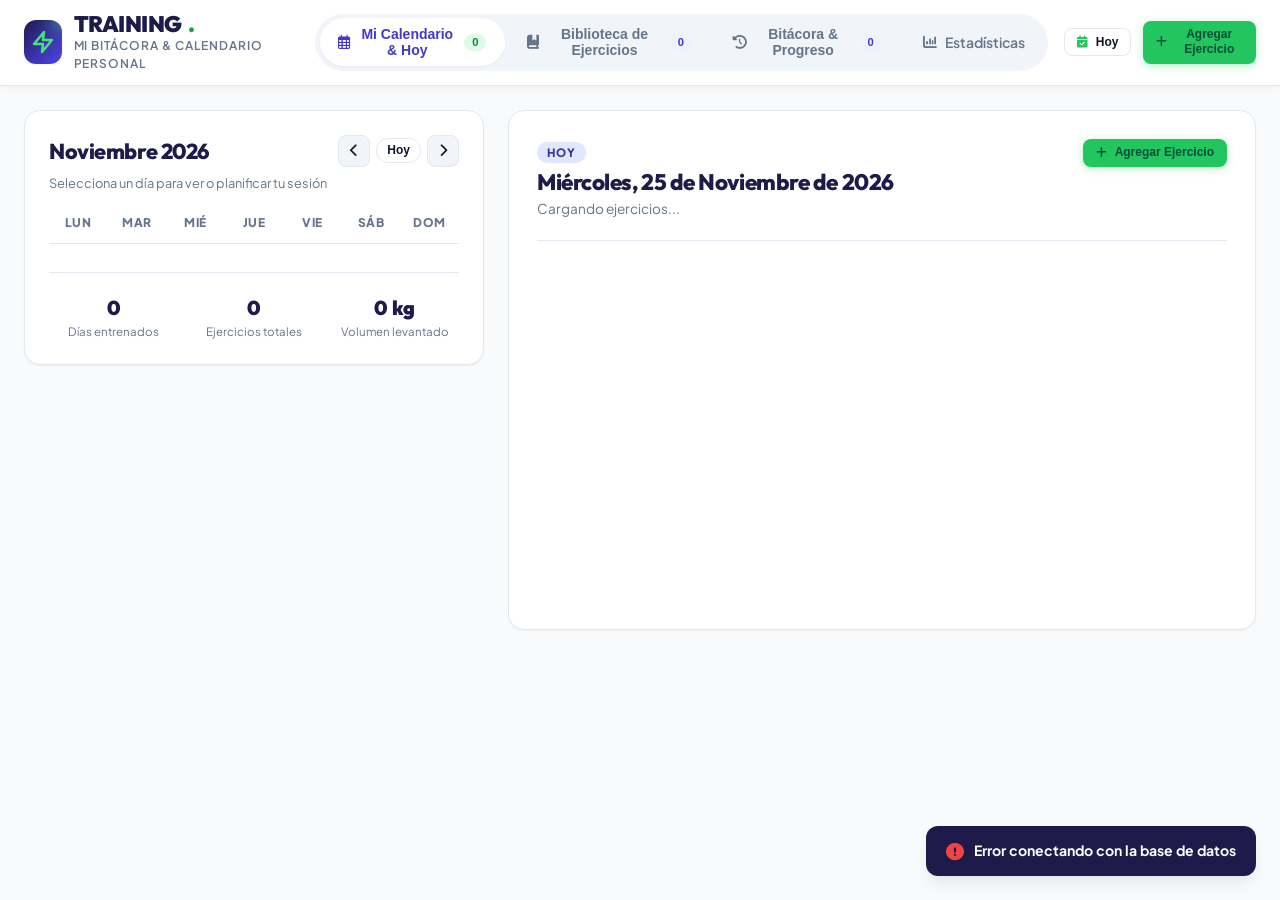
==== commit 12f648a6: "actualziacion series" ====
--- a/templates/index.html
+++ b/templates/index.html
@@ -51,10 +51,15 @@
         </button>
 
         <button type="button" class="nav-tab-btn" data-tab="bitacora" onclick="TrainingApp.switchTab('bitacora')">
-          <i class="fa-solid fa-chart-line"></i>
+          <i class="fa-solid fa-clock-rotate-left"></i>
           <span>Bitácora & Progreso</span>
           <span class="badge-pill" id="badge-logbook-count">0</span>
         </button>
+
+        <a href="/estadisticas" class="nav-tab-btn" style="text-decoration: none;">
+          <i class="fa-solid fa-chart-column"></i>
+          <span>Estadísticas</span>
+        </a>
       </nav>
 
       <!-- Botones de Acción Rápida -->
@@ -306,18 +311,38 @@
           <textarea id="form-ex-desc" class="form-textarea" rows="3" placeholder="Describe la técnica, postura o notas para cuando lo hagas (opcional)..."></textarea>
         </div>
 
-        <div class="form-row-3">
+        <div class="form-row-2">
           <div class="form-group">
-            <label>Series Sugeridas</label>
-            <input type="number" id="form-ex-sets" class="form-input" value="4" min="1" max="20">
+            <label>Cantidad de Series (Carga Progresiva)</label>
+            <input type="number" id="form-ex-sets" class="form-input" value="4" min="1" max="20" oninput="TrainingApp.renderLibraryTemplateSets()">
           </div>
           <div class="form-group">
-            <label>Reps Sugeridas</label>
-            <input type="text" id="form-ex-reps" class="form-input" value="10-12">
-          </div>
-          <div class="form-group">
-            <label>Peso Sugerido (kg)</label>
-            <input type="number" step="0.5" id="form-ex-weight" class="form-input" value="0">
+            <label>Unidad de Carga</label>
+            <select id="form-ex-unit" class="form-input" onchange="TrainingApp.renderLibraryTemplateSets()">
+              <option value="kg">Kilogramos (kg)</option>
+              <option value="bolso kg">Bolso con peso (kg)</option>
+              <option value="lastre kg">Lastre (kg)</option>
+              <option value="lbs">Libras (lbs)</option>
+              <option value="peso corporal">Peso corporal</option>
+            </select>
+          </div>
+        </div>
+
+        <div class="form-group">
+          <label style="display: flex; justify-content: space-between; align-items: center;">
+            <span>Detalle por Serie (Repeticiones, Peso y Carga)</span>
+            <span id="form-ex-total-volume-badge" style="font-size: 0.75rem; color: var(--indigo-600); font-weight: 800;">Volumen total: 0 kg</span>
+          </label>
+          <div class="modal-sets-box">
+            <div style="display: grid; grid-template-columns: 65px 1fr 1fr 90px; gap: 8px; font-size: 0.7rem; font-weight: 800; color: var(--text-muted); text-transform: uppercase;">
+              <div>Serie</div>
+              <div>Reps</div>
+              <div>Peso</div>
+              <div style="text-align: center;">Carga</div>
+            </div>
+            <div id="form-ex-template-sets-container">
+              <!-- Filas generadas dinámicamente según el número de series -->
+            </div>
           </div>
         </div>
 
--- a/static/css/style.css
+++ b/static/css/style.css
@@ -2927,3 +2927,289 @@
   color: var(--apple-400);
   font-size: 1.1rem;
 }
+
+/* ========================================================
+   CARGA PROGRESIVA POR SERIE & PÁGINA DE ESTADÍSTICAS
+   ======================================================== */
+.sets-progressive-box {
+  margin-top: 14px;
+  border: 1px solid var(--border-light);
+  border-radius: var(--radius-md);
+  background: var(--bg-body);
+  padding: 12px 14px;
+}
+.sets-toolbar {
+  display: flex;
+  justify-content: space-between;
+  align-items: center;
+  flex-wrap: wrap;
+  gap: 10px;
+  margin-bottom: 10px;
+  padding-bottom: 8px;
+  border-bottom: 1px solid var(--border-light);
+}
+.sets-toolbar-left {
+  display: flex;
+  align-items: center;
+  gap: 10px;
+  flex-wrap: wrap;
+}
+.sets-toolbar-label {
+  font-size: 0.78rem;
+  font-weight: 800;
+  color: var(--indigo-950);
+  text-transform: uppercase;
+  letter-spacing: 0.04em;
+}
+.sets-count-input {
+  width: 64px;
+  padding: 5px 8px;
+  border-radius: 8px;
+  border: 1.5px solid var(--indigo-500);
+  font-weight: 800;
+  font-size: 0.85rem;
+  text-align: center;
+  color: var(--indigo-950);
+  background: #ffffff;
+}
+.sets-unit-select {
+  padding: 5px 8px;
+  border-radius: 8px;
+  border: 1px solid var(--border-light);
+  font-size: 0.8rem;
+  font-weight: 700;
+  color: var(--text-main);
+  background: #ffffff;
+}
+.sets-rows-header {
+  display: grid;
+  grid-template-columns: 60px 1fr 1fr 100px 44px;
+  gap: 8px;
+  padding: 4px 8px;
+  font-size: 0.72rem;
+  font-weight: 800;
+  color: var(--text-muted);
+  text-transform: uppercase;
+  letter-spacing: 0.04em;
+}
+.set-row-item {
+  display: grid;
+  grid-template-columns: 60px 1fr 1fr 100px 44px;
+  gap: 8px;
+  align-items: center;
+  padding: 6px 8px;
+  border-radius: 10px;
+  background: #ffffff;
+  border: 1px solid var(--border-light);
+  margin-top: 6px;
+  transition: all 0.15s ease;
+}
+.set-row-item.is-set-done {
+  background: var(--apple-50);
+  border-color: var(--apple-200);
+}
+.set-num-badge {
+  display: inline-flex;
+  align-items: center;
+  justify-content: center;
+  height: 28px;
+  border-radius: 8px;
+  background: var(--indigo-50);
+  color: var(--indigo-700);
+  font-weight: 800;
+  font-size: 0.78rem;
+}
+.set-input-cell {
+  width: 100%;
+  padding: 6px 8px;
+  border-radius: 8px;
+  border: 1px solid var(--border-light);
+  font-size: 0.86rem;
+  font-weight: 700;
+  color: var(--text-main);
+  background: var(--bg-body);
+  outline: none;
+}
+.set-input-cell:focus {
+  border-color: var(--apple-500);
+  background: #ffffff;
+  box-shadow: 0 0 0 3px rgba(34, 197, 94, 0.12);
+}
+.set-load-pill {
+  font-size: 0.78rem;
+  font-weight: 800;
+  color: var(--indigo-700);
+  background: var(--indigo-50);
+  padding: 5px 8px;
+  border-radius: 8px;
+  text-align: center;
+  white-space: nowrap;
+}
+.set-check-btn {
+  width: 32px;
+  height: 32px;
+  border-radius: 8px;
+  border: 1.5px solid var(--border-hover);
+  background: #ffffff;
+  color: var(--text-subtle);
+  cursor: pointer;
+  display: flex;
+  align-items: center;
+  justify-content: center;
+  transition: all 0.15s;
+}
+.set-check-btn.checked {
+  background: var(--apple-500);
+  border-color: var(--apple-600);
+  color: #ffffff;
+}
+.day-ex-footer-bar {
+  display: flex;
+  justify-content: space-between;
+  align-items: center;
+  flex-wrap: wrap;
+  gap: 10px;
+  margin-top: 12px;
+  padding-top: 10px;
+  border-top: 1px dashed var(--border-light);
+}
+.day-ex-totals-pills {
+  display: flex;
+  gap: 8px;
+  flex-wrap: wrap;
+  font-size: 0.78rem;
+  font-weight: 700;
+}
+.total-pill {
+  padding: 4px 10px;
+  border-radius: 99px;
+  background: var(--bg-surface-alt);
+  color: var(--text-main);
+}
+.total-pill.volume {
+  background: var(--indigo-50);
+  color: var(--indigo-700);
+}
+.total-pill.pr {
+  background: var(--apple-50);
+  color: var(--apple-700);
+}
+
+/* Modal Biblioteca: Series Plantilla */
+.modal-sets-box {
+  margin-top: 10px;
+  background: var(--bg-body);
+  border: 1px solid var(--border-light);
+  border-radius: 12px;
+  padding: 12px;
+  max-height: 240px;
+  overflow-y: auto;
+}
+.modal-set-row {
+  display: grid;
+  grid-template-columns: 65px 1fr 1fr 90px;
+  gap: 8px;
+  align-items: center;
+  margin-top: 6px;
+}
+
+/* Página de Estadísticas */
+.stats-page-container {
+  max-width: 1320px;
+  margin: 28px auto 60px;
+  padding: 0 24px;
+}
+.stats-kpi-grid {
+  display: grid;
+  grid-template-columns: repeat(4, 1fr);
+  gap: 16px;
+  margin-bottom: 24px;
+}
+.stats-kpi-card {
+  background: var(--bg-surface);
+  border: 1px solid var(--border-light);
+  border-radius: var(--radius-lg);
+  padding: 18px 20px;
+  box-shadow: var(--shadow-sm);
+  display: flex;
+  align-items: center;
+  gap: 14px;
+}
+.stats-kpi-icon {
+  width: 48px;
+  height: 48px;
+  border-radius: 14px;
+  display: flex;
+  align-items: center;
+  justify-content: center;
+  font-size: 1.3rem;
+  flex-shrink: 0;
+}
+.stats-kpi-value {
+  font-family: 'Outfit', sans-serif;
+  font-size: 1.65rem;
+  font-weight: 800;
+  color: var(--indigo-950);
+  line-height: 1.1;
+}
+.stats-kpi-label {
+  font-size: 0.78rem;
+  color: var(--text-muted);
+  font-weight: 600;
+  margin-top: 2px;
+}
+.charts-grid-2 {
+  display: grid;
+  grid-template-columns: 1fr 1fr;
+  gap: 20px;
+  margin-bottom: 24px;
+}
+.chart-card {
+  background: var(--bg-surface);
+  border: 1px solid var(--border-light);
+  border-radius: var(--radius-lg);
+  padding: 20px 22px;
+  box-shadow: var(--shadow-sm);
+}
+.chart-card h3 {
+  font-family: 'Outfit', sans-serif;
+  font-size: 1.05rem;
+  font-weight: 800;
+  color: var(--indigo-950);
+  margin-bottom: 14px;
+  display: flex;
+  align-items: center;
+  gap: 8px;
+}
+.sets-chips-inline {
+  display: flex;
+  flex-wrap: wrap;
+  gap: 6px;
+}
+.set-chip {
+  display: inline-flex;
+  align-items: center;
+  gap: 4px;
+  padding: 4px 8px;
+  border-radius: 8px;
+  background: var(--bg-surface-alt);
+  border: 1px solid var(--border-light);
+  font-size: 0.75rem;
+  font-weight: 700;
+  color: var(--text-main);
+}
+.set-chip b {
+  color: var(--indigo-700);
+}
+@media (max-width: 900px) {
+  .stats-kpi-grid { grid-template-columns: repeat(2, 1fr); }
+  .charts-grid-2 { grid-template-columns: 1fr; }
+}
+@media (max-width: 600px) {
+  .stats-kpi-grid { grid-template-columns: 1fr; }
+  .sets-rows-header, .set-row-item {
+    grid-template-columns: 44px 1fr 1fr 75px 38px;
+    gap: 5px;
+    font-size: 0.75rem;
+  }
+}
